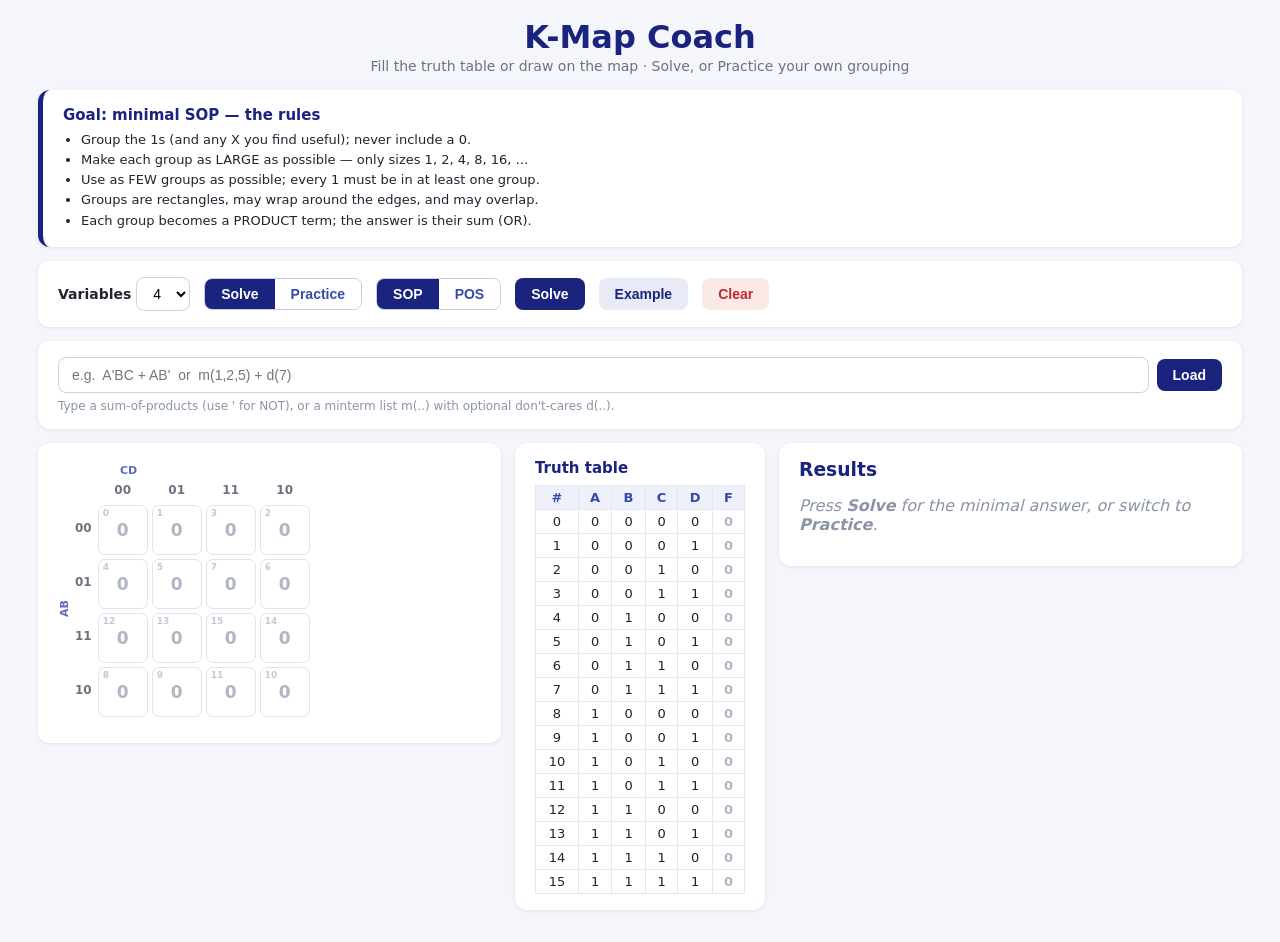
==== dlc/web/static/kmap.html @ 8f080452 "feat: DLC v0.3.2 Interactive Kmap implemented, Kmap UX to be updated; fix: add troubleshot at readme" ====
<!DOCTYPE html>
<html lang="en">
<head>
<meta charset="UTF-8">
<meta name="viewport" content="width=device-width, initial-scale=1.0">
<title>K-Map Coach</title>
<style>
  * { box-sizing: border-box; }
  body { font-family: system-ui, -apple-system, sans-serif; max-width: 1240px; margin: 0 auto;
         padding: 18px; background: #f4f6fb; color: #1f2430; }
  h1 { text-align: center; color: #1a237e; margin: 0 0 2px; }
  .subtitle { text-align: center; color: #6b7280; margin: 0 0 16px; font-size: 14px; }

  .card { background: #fff; border-radius: 12px; padding: 16px 20px; box-shadow: 0 1px 4px rgba(0,0,0,.08);
          margin-bottom: 14px; }

  #principles { border-left: 5px solid #1a237e; }
  #principles h3 { margin: 0 0 6px; color: #1a237e; font-size: 15px; }
  #principles ul { margin: 0; padding-left: 18px; }
  #principles li { font-size: 13px; line-height: 1.55; }

  .controls { display: flex; align-items: center; gap: 14px; flex-wrap: wrap; }
  .controls label { font-weight: 600; font-size: 14px; }
  select { padding: 7px 12px; border-radius: 8px; border: 1px solid #cbd2e0; font-size: 14px; background:#fff;}

  .seg { display: inline-flex; border: 1px solid #c5cae9; border-radius: 8px; overflow: hidden; }
  .seg button { border: none; background: #fff; padding: 7px 16px; cursor: pointer; font-size: 14px; font-weight: 600; color: #3949ab; }
  .seg button.active { background: #1a237e; color: #fff; }

  button.act { padding: 8px 16px; border-radius: 8px; border: none; cursor: pointer; font-weight: 600; font-size: 14px; background: #1a237e; color: #fff; }
  button.act:hover { background: #283593; }
  button.act.ghost { background: #e8eaf6; color: #1a237e; }
  button.act.ghost:hover { background: #c5cae9; }
  button.act.warn { background: #fbe9e7; color: #c62828; }

  .expr-row { display: flex; gap: 8px; align-items: center; flex-wrap: wrap; }
  .expr-row input { flex: 1; min-width: 220px; padding: 9px 13px; border-radius: 8px; border: 1px solid #cbd2e0; font-size: 14px; }
  .hint { color: #8a94a6; font-size: 12px; margin-top: 6px; }
  .err { color: #c62828; font-size: 13px; margin-top: 6px; display: none; }

  .layout { display: flex; gap: 14px; align-items: flex-start; flex-wrap: wrap; }
  .col-map { flex: 1; min-width: 340px; }
  .col-truth { width: 250px; }

  .kmap-wrapper { display: inline-block; }
  .panels { position: relative; display: grid; gap: 26px; justify-content: start; }
  .panel-title { font-size: 12px; font-weight: 700; color: #283593; background:#e8eaf6; display:inline-block;
                 padding: 2px 8px; border-radius: 6px; margin-bottom: 6px; }
  .axis-top { font-size: 11px; font-weight: 700; color: #5c6bc0; margin-bottom: 2px; }
  .grid-with-labels { display: flex; }
  .rowvar { display: flex; align-items: center; margin-right: 4px; margin-top: 22px; }
  .rowvar span { writing-mode: vertical-rl; transform: rotate(180deg); font-size: 11px; font-weight: 700; color: #5c6bc0; }
  .labels-col { display: grid; gap: 4px; margin-right: 6px; }
  .labels-col span { display:flex; align-items:center; justify-content:center; height: 50px; font-size: 12px; font-weight: 600; color: #6b7280; }
  .labels-row { display: grid; gap: 4px; margin-bottom: 4px; }
  .labels-row span { display:flex; align-items:center; justify-content:center; height: 22px; font-size: 12px; font-weight: 600; color: #6b7280; }
  .kmap-grid { display: grid; gap: 4px; }
  .kmap-cell { width: 50px; height: 50px; display: flex; align-items: center; justify-content: center;
               border: 1px solid #dfe3ec; border-radius: 7px; font-weight: 700; font-size: 17px;
               cursor: pointer; user-select: none; transition: transform .1s; background:#fff; position: relative; z-index: 1;}
  .kmap-cell:hover { transform: scale(1.06); }
  .kmap-cell.v0 { color: #b0b6c3; }
  .kmap-cell.v1 { color: #2e7d32; background: #f1f8f1; }
  .kmap-cell.vX { color: #ef6c00; background: #fff7ec; }
  .kmap-cell.minterm-tag::after { content: attr(data-m); position:absolute; top:2px; left:4px; font-size:9px; font-weight:600; color:#c2c8d4; }
  .kmap-cell.pending { outline: 3px dashed #455a64; outline-offset: -3px; }

  .loop-layer { position: absolute; top: 0; left: 0; pointer-events: none; z-index: 5; }
  .loop { position: absolute; border: 3px solid; border-radius: 11px; }
  .loop-label { position: absolute; z-index: 6; font-size: 11px; font-weight: 700; padding: 0 4px; border-radius: 5px; background: #fff; border: 1.5px solid; pointer-events: none; }

  table.truth { border-collapse: collapse; width: 100%; font-size: 13px; }
  table.truth th, table.truth td { border: 1px solid #e3e7f0; padding: 4px 6px; text-align: center; }
  table.truth th { background: #eef1f9; color: #3949ab; }
  table.truth td.out { cursor: pointer; font-weight: 700; }
  table.truth td.out.v1 { background:#f1f8f1; color:#2e7d32; }
  table.truth td.out.vX { background:#fff7ec; color:#ef6c00; }
  table.truth td.out.v0 { color:#b0b6c3; }
  table.truth.locked td.out { cursor: default; }
  .truth-scroll { max-height: 540px; overflow-y: auto; }

  #results h3 { margin: 0 0 10px; color: #1a237e; }
  .answer { font-size: 20px; font-weight: 700; color: #1a237e; padding: 12px; background: #eef1f9; border-radius: 8px; text-align: center; word-break: break-word; }
  .explain { margin: 12px 0 0; padding-left: 0; list-style: none; }
  .explain li { font-size: 13px; padding: 6px 8px; border-radius: 6px; margin-bottom: 4px; display:flex; gap:8px; align-items:center;}
  .swatch { width: 14px; height: 14px; border-radius: 4px; border: 2px solid; flex: none; }
  .covers { margin-top: 12px; }
  .covers .chip { display:inline-block; padding: 5px 10px; margin: 3px; border-radius: 7px; background:#f0f2f8; cursor:pointer; font-size: 13px; border: 1px solid transparent;}
  .covers .chip.active { border-color:#1a237e; background:#e8eaf6; }
  .feedback { padding: 12px 14px; border-radius: 8px; font-size: 14px; }
  .feedback.correct { background:#e8f5e9; color:#1b5e20; }
  .feedback.suboptimal { background:#fff8e1; color:#8d6e00; }
  .feedback.wrong { background:#ffebee; color:#b71c1c; }
  .feedback h4 { margin: 0 0 6px; }
  .feedback ul { margin: 0; padding-left: 18px; }
  .pgroups { margin-top: 10px; }
  .pgroups .pg { display:inline-flex; align-items:center; gap:6px; padding: 4px 8px; margin: 3px; border-radius: 7px; background:#f0f2f8; font-size:13px; }
  .pgroups .pg button { border:none; background:transparent; color:#b71c1c; cursor:pointer; font-weight:700; }
  .muted { color:#8a94a6; font-style: italic; }
</style>
</head>
<body>
  <h1>K-Map Coach</h1>
  <p class="subtitle">Fill the truth table or draw on the map · Solve, or Practice your own grouping</p>

  <div class="card" id="principles"></div>

  <div class="card controls">
    <label>Variables
      <select id="varCount" onchange="App.setVars(this.value)">
        <option value="2">2</option><option value="3">3</option>
        <option value="4" selected>4</option><option value="5">5</option><option value="6">6</option>
      </select>
    </label>
    <span class="seg" id="modeSeg">
      <button data-mode="solve" class="active" onclick="App.setMode('solve')">Solve</button>
      <button data-mode="practice" onclick="App.setMode('practice')">Practice</button>
    </span>
    <span class="seg" id="formSeg">
      <button data-form="SOP" class="active" onclick="App.setForm('SOP')">SOP</button>
      <button data-form="POS" onclick="App.setForm('POS')">POS</button>
    </span>
    <span id="actionBar"></span>
    <button class="act ghost" onclick="App.example()">Example</button>
    <button class="act warn" onclick="App.clearAll()">Clear</button>
  </div>

  <div class="card">
    <div class="expr-row">
      <input id="exprInput" placeholder="e.g.  A'BC + AB'  or  m(1,2,5) + d(7)">
      <button class="act" onclick="App.parseExpr()">Load</button>
    </div>
    <div class="hint">Type a sum-of-products (use ' for NOT), or a minterm list m(..) with optional don't-cares d(..).</div>
    <div class="err" id="exprErr"></div>
  </div>

  <div class="layout">
    <div class="card col-map">
      <div id="practiceBar" style="display:none; margin-bottom:10px;"></div>
      <div class="kmap-wrapper" id="kmapWrapper"></div>
      <div class="pgroups" id="pgroups"></div>
    </div>
    <div class="card col-truth">
      <h3 style="margin:0 0 8px; color:#1a237e; font-size:15px;">Truth table</h3>
      <div class="truth-scroll" id="truthTable"></div>
    </div>
    <div class="card col-map" id="results" style="min-width:300px;">
      <h3>Results</h3>
      <p class="muted">Press <b>Solve</b> for the minimal answer, or switch to <b>Practice</b>.</p>
    </div>
  </div>

  <script>

(function (root) {
  "use strict";

  var VARS = "ABCDEF";

  // low-level pattern helpers 
  function patternMinterms(pattern, n) {
    var res = [0];
    for (var i = 0; i < n; i++) {
      var w = 1 << (n - 1 - i); // weight of variable i
      if (pattern[i] === null) {
        var next = [];
        for (var k = 0; k < res.length; k++) {
          next.push(res[k]);
          next.push(res[k] | w);
        }
        res = next;
      } else if (pattern[i] === 1) {
        for (var j = 0; j < res.length; j++) res[j] |= w;
      }
    }
    return res;
  }

  function mintermBits(m, n) {
    var b = [];
    for (var i = n - 1; i >= 0; i--) b.push((m >> i) & 1);
    return b; // b[0] is A (MSB)
  }

  // Smallest sub-cube (pattern) that contains every given minterm.
  function spanningPattern(minterms, n) {
    var p = [];
    for (var i = 0; i < n; i++) {
      var weight = 1 << (n - 1 - i);
      var first = (minterms[0] & weight) ? 1 : 0;
      var same = true;
      for (var k = 1; k < minterms.length; k++) {
        if (((minterms[k] & weight) ? 1 : 0) !== first) { same = false; break; }
      }
      p.push(same ? first : null);
    }
    return p;
  }

  function isPowerOfTwo(x) { return x > 0 && (x & (x - 1)) === 0; }

  // SOP literal for a 1-grouping pattern: fixed 1 -> X, fixed 0 -> X'.
  function literalSOP(pattern, n) {
    var s = "";
    for (var i = 0; i < n; i++) {
      if (pattern[i] === 1) s += VARS[i];
      else if (pattern[i] === 0) s += VARS[i] + "'";
    }
    return s === "" ? "1" : s;
  }

  // POS sum-term for a 0-grouping pattern (De Morgan of the product of zeros):
  // fixed 0 -> X, fixed 1 -> X', OR-ed inside parentheses.
  function literalPOS(pattern, n) {
    var lits = [];
    for (var i = 0; i < n; i++) {
      if (pattern[i] === 0) lits.push(VARS[i]);
      else if (pattern[i] === 1) lits.push(VARS[i] + "'");
    }
    return lits.length === 0 ? "0" : "(" + lits.join("+") + ")";
  }

  // model 

  function KMapModel(numVars) {
    if (numVars < 2 || numVars > 6) {
      throw new Error("Number of variables must be between 2 and 6");
    }
    this.numVars = numVars;
    this.numRowVars = Math.floor(numVars / 2);
    this.numColVars = numVars - this.numRowVars;
    this.numRows = 1 << this.numRowVars;
    this.numCols = 1 << this.numColVars;
    this.rowLabels = grayCode(this.numRowVars);
    this.colLabels = grayCode(this.numColVars);
    this.varNames = VARS.slice(0, numVars);
    this.rowVarNames = VARS.slice(0, this.numRowVars);
    this.colVarNames = VARS.slice(this.numRowVars, numVars);

    // reverse maps: binary value of the axis bits -> grid index
    this.rowValToIndex = {};
    for (var r = 0; r < this.numRows; r++) this.rowValToIndex[parseInt(this.rowLabels[r], 2)] = r;
    this.colValToIndex = {};
    for (var c = 0; c < this.numCols; c++) this.colValToIndex[parseInt(this.colLabels[c], 2)] = c;

    this.grid = [];
    for (var i = 0; i < this.numRows; i++) {
      this.grid.push(new Array(this.numCols).fill("0"));
    }
  }
  function grayCode(bits) {
    if (bits === 0) return [""];
    var n = 1 << bits, out = [];
    for (var i = 0; i < n; i++) {
      var g = i ^ (i >> 1);
      out.push(g.toString(2).padStart(bits, "0"));
    }
    return out;
  }
  KMapModel.prototype.toggleCell = function (r, c) {
    var cyc = { "0": "1", "1": "X", "X": "0" };
    this.grid[r][c] = cyc[this.grid[r][c]];
  };
  KMapModel.prototype.getCellValue = function (r, c) { return this.grid[r][c]; };
  KMapModel.prototype.setCellValue = function (r, c, v) { this.grid[r][c] = v; };
  KMapModel.prototype.getMintermIndex = function (r, c) {
    var rv = parseInt(this.rowLabels[r], 2);
    var cv = parseInt(this.colLabels[c], 2);
    return (rv << this.numColVars) | cv;
  };
  KMapModel.prototype.mintermToCell = function (m) {
    var rv = m >> this.numColVars;
    var cv = m & (this.numCols - 1);
    return [this.rowValToIndex[rv], this.colValToIndex[cv]];
  };
  KMapModel.prototype.valueAtMinterm = function (m) {
    var rc = this.mintermToCell(m);
    return this.grid[rc[0]][rc[1]];
  };
  KMapModel.prototype.clear = function () {
    for (var r = 0; r < this.numRows; r++)
      for (var c = 0; c < this.numCols; c++) this.grid[r][c] = "0";
  };
  // Set the whole function from a list of minterm values, indexed by minterm.
  KMapModel.prototype.setFromMintermValues = function (vals) {
    for (var m = 0; m < (1 << this.numVars); m++) {
      var rc = this.mintermToCell(m);
      this.grid[rc[0]][rc[1]] = vals[m] || "0";
    }
  };
  // Storage-geometry-agnostic helpers so the UI can address cells by minterm.
  KMapModel.prototype.toggleMinterm = function (m) { var rc = this.mintermToCell(m); this.toggleCell(rc[0], rc[1]); };
  KMapModel.prototype.setMinterm = function (m, v) { var rc = this.mintermToCell(m); this.setCellValue(rc[0], rc[1], v); };

  // expression parser (SOP text -> minterms) 

  var ExpressionParser = {
    parse: function (expression, numVars) {
      var minterms = new Set();
      var dontCares = new Set();
      var varNames = VARS.slice(0, numVars);
      var terms = expression.replace(/\s+/g, "").split("+").filter(function (t) { return t.length > 0; });
      for (var ti = 0; ti < terms.length; ti++) {
        var term = terms[ti];
        var dMatch = term.match(/^d\((\d+(?:,\d+)*)\)$/i);
        if (dMatch) {
          dMatch[1].split(",").forEach(function (s) { dontCares.add(parseInt(s, 10)); });
          continue;
        }
        var mMatch = term.match(/^m\((\d+(?:,\d+)*)\)$/i);
        if (mMatch) {
          mMatch[1].split(",").forEach(function (s) { minterms.add(parseInt(s, 10)); });
          continue;
        }
        var varValues = {};
        var i = 0;
        while (i < term.length) {
          var ch = term[i].toUpperCase();
          if (varNames.indexOf(ch) === -1) {
            throw new Error("Invalid variable '" + term[i] + "'. Supported: " + varNames);
          }
          if (i + 1 < term.length && term[i + 1] === "'") { varValues[ch] = 0; i += 2; }
          else { varValues[ch] = 1; i++; }
        }
        var bits = [];
        for (var v = 0; v < varNames.length; v++) {
          var name = varNames[v];
          bits.push(name in varValues ? varValues[name] : -1);
        }
        expand(bits, 0, 0, numVars, minterms);
      }
      return { minterms: minterms, dontCares: dontCares };
    }
  };
  function expand(bits, index, cur, n, out) {
    if (index === n) { out.add(cur); return; }
    if (bits[index] === -1) {
      expand(bits, index + 1, (cur << 1) | 0, n, out);
      expand(bits, index + 1, (cur << 1) | 1, n, out);
    } else {
      expand(bits, index + 1, (cur << 1) | bits[index], n, out);
    }
  }

  // solver

  function KMapSolver() {}

  // Every implicant 
  KMapSolver.prototype._allImplicants = function (allowed, n) {
    var total = Math.pow(3, n);
    var imps = [];
    for (var code = 0; code < total; code++) {
      var p = [], x = code, ok = true;
      for (var i = 0; i < n; i++) { var d = x % 3; x = Math.floor(x / 3); p.push(d === 2 ? null : d); }
      var ms = patternMinterms(p, n);
      for (var k = 0; k < ms.length; k++) { if (!allowed.has(ms[k])) { ok = false; break; } }
      if (ok) imps.push({ pattern: p, minterms: ms });
    }
    return imps;
  };

  KMapSolver.prototype.primeImplicants = function (allowed, n) {
    var imps = this._allImplicants(allowed, n);
    var primes = [];
    for (var a = 0; a < imps.length; a++) {
      var p = imps[a].pattern, prime = true;
      for (var i = 0; i < n && prime; i++) {
        if (p[i] === null) continue;
        var relaxed = p.slice(); relaxed[i] = null;
        var ms = patternMinterms(relaxed, n), allOk = true;
        for (var k = 0; k < ms.length; k++) { if (!allowed.has(ms[k])) { allOk = false; break; } }
        if (allOk) prime = false; // could be enlarged -> not prime
      }
      if (prime) primes.push(imps[a]);
    }
    return primes;
  };

  // Petrick: all minimum-size sets of PI indices that cover every clause.
  function petrick(clauses) {
    var products = [new Set()];
    for (var ci = 0; ci < clauses.length; ci++) {
      var clause = clauses[ci], next = [];
      for (var pi = 0; pi < products.length; pi++) {
        for (var j = 0; j < clause.length; j++) {
          var s = new Set(products[pi]); s.add(clause[j]); next.push(s);
        }
      }
      products = absorb(next);
    }
    var min = Infinity;
    for (var p = 0; p < products.length; p++) min = Math.min(min, products[p].size);
    return products.filter(function (s) { return s.size === min; });
  }
  function absorb(list) {
    var sorted = list.slice().sort(function (a, b) { return a.size - b.size; });
    var keep = [];
    for (var i = 0; i < sorted.length; i++) {
      var s = sorted[i], dominated = false;
      for (var j = 0; j < keep.length; j++) {
        if (isSubset(keep[j], s)) { dominated = true; break; }
      }
      if (!dominated) keep.push(s);
    }
    return keep;
  }
  function isSubset(a, b) {
    if (a.size > b.size) return false;
    var it = a.values(), x;
    while (!(x = it.next()).done) { if (!b.has(x.value)) return false; }
    return true;
  }

  // Build a renderable group object from a pattern.
  KMapSolver.prototype._group = function (pattern, model, mode) {
    var n = model.numVars;
    var minterms = patternMinterms(pattern, n);
    var cells = minterms.map(function (m) { return model.mintermToCell(m); });
    var rowsSet = {}, colsSet = {};
    cells.forEach(function (rc) { rowsSet[rc[0]] = 1; colsSet[rc[1]] = 1; });
    var rows = Object.keys(rowsSet).map(Number).sort(function (a, b) { return a - b; });
    var cols = Object.keys(colsSet).map(Number).sort(function (a, b) { return a - b; });
    return {
      pattern: pattern, minterms: minterms.slice().sort(function (a, b) { return a - b; }),
      cells: cells, rows: rows, cols: cols, size: minterms.length,
      literal: mode === "POS" ? literalPOS(pattern, n) : literalSOP(pattern, n)
    };
  };

  // Main solve. mode = 'SOP' (group 1s) or 'POS' (group 0s).
  KMapSolver.prototype.solve = function (model, mode) {
    var n = model.numVars;
    var target = mode === "POS" ? "0" : "1";
    var allowed = new Set(), required = [];
    for (var m = 0; m < (1 << n); m++) {
      var v = model.valueAtMinterm(m);
      if (v === target || v === "X") allowed.add(m);
      if (v === target) required.push(m);
    }
    var principles = this.principles(mode);
    if (required.length === 0) {
      var konst = mode === "POS" ? "1" : "0";
      return {
        mode: mode, constant: konst, expression: konst, primeImplicants: [],
        covers: [], principles: principles,
        explain: ["No " + (target === "1" ? "1s" : "0s") + " to group — the function is the constant " + konst + "."]
      };
    }
    var self = this;
    var pis = this.primeImplicants(allowed, n).map(function (p) { return self._group(p.pattern, model, mode); });
    // keep only PIs that actually cover a required cell (drop all-don't-care loops)
    var reqSet = new Set(required);
    var useful = pis.filter(function (g) { return g.minterms.some(function (mm) { return reqSet.has(mm); }); });

    // coverage: essential PIs + Petrick on the rest
    var coverIdxByMin = {};
    required.forEach(function (mm) {
      coverIdxByMin[mm] = [];
      useful.forEach(function (g, i) { if (g.minterms.indexOf(mm) !== -1) coverIdxByMin[mm].push(i); });
    });
    var essential = new Set();
    required.forEach(function (mm) { if (coverIdxByMin[mm].length === 1) essential.add(coverIdxByMin[mm][0]); });
    var coveredByEss = new Set();
    essential.forEach(function (i) { useful[i].minterms.forEach(function (mm) { coveredByEss.add(mm); }); });
    var remaining = required.filter(function (mm) { return !coveredByEss.has(mm); });

    var covers;
    if (remaining.length === 0) {
      covers = [Array.from(essential).map(function (i) { return useful[i]; })];
    } else {
      var clauses = remaining.map(function (mm) {
        return coverIdxByMin[mm].filter(function (i) { return !essential.has(i); });
      });
      var sets = petrick(clauses);
      var essArr = Array.from(essential);
      covers = sets.map(function (s) {
        return essArr.concat(Array.from(s)).map(function (i) { return useful[i]; });
      });
    }
    // rank: fewest groups (all equal after Petrick), then fewest literals, then text
    covers.forEach(function (cov) {
      cov._lits = cov.reduce(function (a, g) { return a + g.minterms.length === 0 ? a : a + countLiterals(g.pattern); }, 0);
    });
    covers.sort(function (a, b) { return a._lits - b._lits; });

    var self2 = this;
    return {
      mode: mode, constant: null,
      primeImplicants: useful,
      covers: covers,
      expression: this.expression(covers[0], mode),
      principles: principles,
      explain: self2.explainCover(covers[0], model, mode)
    };
  };

  function countLiterals(pattern) {
    var c = 0;
    for (var i = 0; i < pattern.length; i++) if (pattern[i] !== null) c++;
    return c;
  }

  KMapSolver.prototype.expression = function (cover, mode) {
    if (!cover || cover.length === 0) return mode === "POS" ? "1" : "0";
    var terms = cover.map(function (g) { return g.literal; });
    return mode === "POS" ? terms.join(" · ") : terms.join(" + ");
  };

  KMapSolver.prototype.principles = function (mode) {
    if (mode === "POS") {
      return [
        "Group the 0s (and any X you find useful); never include a 1.",
        "Make each group as LARGE as possible — only sizes 1, 2, 4, 8, 16, …",
        "Use as FEW groups as possible; every 0 must be in at least one group.",
        "Groups are rectangles, may wrap around the edges, and may overlap.",
        "Each group becomes a SUM term; the answer is their product (AND)."
      ];
    }
    return [
      "Group the 1s (and any X you find useful); never include a 0.",
      "Make each group as LARGE as possible — only sizes 1, 2, 4, 8, 16, …",
      "Use as FEW groups as possible; every 1 must be in at least one group.",
      "Groups are rectangles, may wrap around the edges, and may overlap.",
      "Each group becomes a PRODUCT term; the answer is their sum (OR)."
    ];
  };

  KMapSolver.prototype.explainCover = function (cover, model, mode) {
    var out = [];
    if (!cover || cover.length === 0) return out;
    cover.forEach(function (g) {
      var varies = g.pattern.map(function (b, i) { return b === null ? VARS[i] : null; })
        .filter(function (x) { return x; });
      var why = varies.length ? (varies.join(",") + " vary") : "no variable varies";
      out.push(g.literal + "  (size " + g.size + "): covers minterms {" +
        g.minterms.join(",") + "} — " + why + ".");
    });
    return out;
  };

  // practice-mode checker 
  // studentGroups: array of groups; each group is an array of MINTERMS (ints).
  // "Correct" is strict: every 1 (or 0 for POS) covered, no opposite cell
  // covered, every group a valid maximal (prime) rectangle, AND the number of
  // groups equals the solver's minimum.
  KMapSolver.prototype.checkGrouping = function (model, studentGroups, mode) {
    var n = model.numVars;
    var target = mode === "POS" ? "0" : "1";
    var required = [];
    for (var m = 0; m < (1 << n); m++) if (model.valueAtMinterm(m) === target) required.push(m);

    var details = [], valid = true, infos = [];
    for (var gi = 0; gi < studentGroups.length; gi++) {
      var mins = studentGroups[gi];
      if (!mins || !mins.length) continue;
      var uniq = Array.from(new Set(mins));
      if (!isPowerOfTwo(uniq.length)) {
        valid = false;
        details.push("Group " + (gi + 1) + " has " + uniq.length + " cells — a group must hold 1, 2, 4, 8, … cells.");
        continue;
      }
      var span = spanningPattern(uniq, n);
      var spanMin = patternMinterms(span, n);
      if (spanMin.length !== uniq.length) {
        valid = false;
        details.push("Group " + (gi + 1) + " is not a rectangle — its cells don't form one K-map group.");
        continue;
      }
      var bad = uniq.filter(function (mm) {
        var v = model.valueAtMinterm(mm); return v !== target && v !== "X";
      });
      if (bad.length) {
        valid = false;
        details.push("Group " + (gi + 1) + " includes minterm(s) {" + bad.join(",") + "} which are " +
          (target === "1" ? "0s" : "1s") + " — not allowed in " + mode + ".");
        continue;
      }
      infos.push({ minterms: uniq, span: span, literal: mode === "POS" ? literalPOS(span, n) : literalSOP(span, n) });
    }
    if (!valid) {
      return { ok: false, level: "wrong", headline: "Not yet — fix the group(s):", details: details };
    }

    var covered = new Set();
    infos.forEach(function (g) { g.minterms.forEach(function (mm) { covered.add(mm); }); });
    var missing = required.filter(function (mm) { return !covered.has(mm); });
    if (missing.length) {
      return {
        ok: false, level: "wrong",
        headline: "Not yet — some " + (target === "1" ? "1s" : "0s") + " aren't covered:",
        details: ["Uncovered minterm(s): {" + missing.join(",") + "}."]
      };
    }

    var solved = this.solve(model, mode);
    var minGroups = solved.covers.length ? solved.covers[0].length : 0;

    // strictness: every student group must be maximal (prime) — not enlargeable.
    var allowed = new Set();
    for (var mm2 = 0; mm2 < (1 << n); mm2++) { var v2 = model.valueAtMinterm(mm2); if (v2 === target || v2 === "X") allowed.add(mm2); }
    var enlargeable = [];
    infos.forEach(function (g) {
      for (var i = 0; i < n; i++) {
        if (g.span[i] === null) continue;
        var relaxed = g.span.slice(); relaxed[i] = null;
        var ms = patternMinterms(relaxed, n), ok = true;
        for (var k = 0; k < ms.length; k++) if (!allowed.has(ms[k])) { ok = false; break; }
        if (ok) { enlargeable.push(g.literal); break; }
      }
    });

    var myExpr = this.expression(infos.map(function (g) { return { literal: g.literal }; }), mode);

    if (infos.length === minGroups && enlargeable.length === 0) {
      return { ok: true, level: "correct", headline: "✓ Correct!", details: ["Your answer: " + mode + " = " + myExpr] };
    }
    // strict: a valid cover that isn't a clean minimum
    var d = [];
    if (infos.length > minGroups) {
      d.push("You used " + infos.length + " groups; the minimum is " + minGroups + ".");
    } else if (enlargeable.length) {
      d.push("Group" + (enlargeable.length > 1 ? "s" : "") + " " + enlargeable.join(", ") + " could be made larger.");
    }
    d.push("A minimal answer: " + mode + " = " + solved.expression);
    return {
      ok: false, level: "suboptimal",
      headline: infos.length > minGroups ? "Correct logic — but not minimal." : "Almost — make every group as large as possible.",
      details: d
    };
  };

  var api = {
    KMapModel: KMapModel,
    ExpressionParser: ExpressionParser,
    KMapSolver: KMapSolver,
    patternMinterms: patternMinterms,
    spanningPattern: spanningPattern,
    literalSOP: literalSOP,
    literalPOS: literalPOS,
    mintermBits: mintermBits
  };
  if (typeof module !== "undefined" && module.exports) module.exports = api;
  if (root) { for (var key in api) if (api.hasOwnProperty(key)) root[key] = api[key]; }
})(typeof window !== "undefined" ? window : null);

  </script>
  <script>
  var App = (function () {
    var VARS = 'ABCDEF';
    var COLORS = ['#e53935','#1e88e5','#43a047','#fb8c00','#8e24aa','#00897b','#6d4c41','#d81b60','#3949ab','#7cb342'];
    var solver = new KMapSolver();
    var state = {
      model: new KMapModel(4),
      mode: 'solve', form: 'SOP',
      lastSolve: null, selectedCover: 0,
      pending: [],   // [minterm,...] current group (practice)
      groups: []     // [{cells:[minterm,...], color}] committed (practice)
    };

    function grayN(bits) { var out = [], n = 1 << bits; for (var i = 0; i < n; i++) { var g = i ^ (i >> 1); out.push(g.toString(2).padStart(bits, '0')); } return out; }
    function buildLayout(m) {
      var n = m.numVars;
      if (n <= 4) {
        return { panels: [{
          title: '', rowVarName: m.rowVarNames, colVarName: m.colVarNames,
          rowLabels: m.rowLabels, colLabels: m.colLabels,
          cell: function (sr, sc) { return m.getMintermIndex(sr, sc); }
        }], perRow: 1 };
      }
      var selBits = n - 4;                 // 1 (n=5) or 2 (n=6)
      var subVars = VARS.slice(n - 4, n);  // last 4 vars: BCDE / CDEF
      var rowVarName = subVars.slice(0, 2), colVarName = subVars.slice(2, 4);
      var selVars = VARS.slice(0, selBits);
      var g2 = grayN(2);
      var panels = grayN(selBits).map(function (sl) {
        var selVal = parseInt(sl, 2);
        return {
          title: selVars + ' = ' + sl, rowVarName: rowVarName, colVarName: colVarName,
          rowLabels: g2, colLabels: g2,
          cell: function (sr, sc) { return (selVal << 4) | (parseInt(g2[sr], 2) << 2) | parseInt(g2[sc], 2); }
        };
      });
      return { panels: panels, perRow: 2 };
    }

    // setup / mode
    function setVars(n) { state.model = new KMapModel(parseInt(n, 10)); resetTransient(); renderAll(); }
    function setMode(m) {
      state.mode = m;
      document.querySelectorAll('#modeSeg button').forEach(function (b) { b.classList.toggle('active', b.dataset.mode === m); });
      resetTransient(); renderAll();
    }
    function setForm(f) {
      state.form = f;
      document.querySelectorAll('#formSeg button').forEach(function (b) { b.classList.toggle('active', b.dataset.form === f); });
      renderPrinciples();
      if (state.mode === 'practice') { state.pending = []; state.groups = []; renderAll(); }
      else { if (state.lastSolve) solve(); else renderAll(); }
    }
    function resetTransient() { state.lastSolve = null; state.selectedCover = 0; state.pending = []; state.groups = []; }

    // interaction 
    function cellClick(m) {
      if (state.mode === 'solve') { state.model.toggleMinterm(m); state.lastSolve = null; renderAll(); }
      else {
        var target = state.form === 'POS' ? '0' : '1', v = state.model.valueAtMinterm(m);
        if (v !== target && v !== 'X') { flashCell(m); return; }
        var i = state.pending.indexOf(m);
        if (i === -1) state.pending.push(m); else state.pending.splice(i, 1);
        renderKmap(); renderPracticeBar();
      }
    }
    function truthToggle(m) { if (state.mode !== 'solve') return; state.model.toggleMinterm(m); state.lastSolve = null; renderAll(); }

    // practice
    function commitGroup() {
      if (!state.pending.length) return;
      var single = validateSingle(state.pending);
      if (!single.ok) { showFeedback({ ok:false, level:'wrong', headline:"That group isn't valid:", details:[single.msg] }); return; }
      state.groups.push({ cells: state.pending.slice(), color: COLORS[state.groups.length % COLORS.length] });
      state.pending = []; clearFeedback(); renderAll();
    }
    function validateSingle(mins) {
      var n = state.model.numVars, target = state.form === 'POS' ? '0' : '1';
      var uniq = Array.from(new Set(mins));
      if (uniq.length & (uniq.length - 1)) return { ok:false, msg:'A group must have 1, 2, 4, 8, … cells (you have ' + uniq.length + ').' };
      var span = spanningPattern(uniq, n);
      if (patternMinterms(span, n).length !== uniq.length) return { ok:false, msg:"Those cells don't form a rectangle / valid K-map group." };
      var bad = uniq.filter(function (mm) { var v = state.model.valueAtMinterm(mm); return v !== target && v !== 'X'; });
      if (bad.length) return { ok:false, msg:'Group includes ' + (target==='1'?'a 0':'a 1') + ' (minterm ' + bad.join(',') + ').' };
      return { ok:true };
    }
    function removeGroup(i) { state.groups.splice(i, 1); renderAll(); }
    function resetGroups() { state.pending = []; state.groups = []; clearFeedback(); renderAll(); }
    function check() {
      if (!state.groups.length) { showFeedback({ ok:false, level:'wrong', headline:'Make at least one group first.', details:[] }); return; }
      showFeedback(solver.checkGrouping(state.model, state.groups.map(function (g) { return g.cells; }), state.form));
    }

    // solve 
    function solve() { state.lastSolve = solver.solve(state.model, state.form); state.selectedCover = 0; renderResults(); renderKmap(); }
    function selectCover(i) { state.selectedCover = i; renderResults(); renderKmap(); }
    function parseExpr() {
      var input = document.getElementById('exprInput').value.trim(), errEl = document.getElementById('exprErr'); errEl.style.display = 'none';
      if (!input) return;
      try {
        var r = ExpressionParser.parse(input, state.model.numVars);
        for (var m = 0; m < (1 << state.model.numVars); m++) state.model.setMinterm(m, r.minterms.has(m) ? '1' : (r.dontCares.has(m) ? 'X' : '0'));
        resetTransient(); renderAll();
      } catch (e) { errEl.textContent = e.message; errEl.style.display = 'block'; }
    }
    function clearAll() { state.model.clear(); resetTransient(); document.getElementById('exprInput').value = ''; renderAll(); }
    function example() {
      var presets = { 2:"A'B + AB'", 3:"A'C + AB' + m(7)", 4:"m(0,1,2,5,6,7,8,9,10,14)",
        5:"m(0,2,4,6,8,10,12,14,16,18,20,22,24,26,28,30)", 6:"m(0,1,2,3,8,9,10,11,16,17,18,19)" };
      document.getElementById('exprInput').value = presets[state.model.numVars] || ''; parseExpr();
    }

    // rendering 
    function renderAll() {
      renderPrinciples(); renderActionBar(); renderKmap(); renderTruth(); renderPracticeBar(); renderPgroups();
      if (state.mode === 'solve') { if (state.lastSolve) renderResults(); else clearResults(); }
      else renderPracticeResults();
    }
    function renderPrinciples() {
      var p = solver.principles(state.form), html = '<h3>Goal: minimal ' + state.form + ' — the rules</h3><ul>';
      p.forEach(function (l) { html += '<li>' + l + '</li>'; }); document.getElementById('principles').innerHTML = html + '</ul>';
    }
    function renderActionBar() {
      var bar = document.getElementById('actionBar');
      bar.innerHTML = state.mode === 'solve'
        ? '<button class="act" onclick="App.solve()">Solve</button>'
        : '<button class="act" onclick="App.commitGroup()">Done grouping ✓</button>' +
          '<button class="act ghost" onclick="App.check()">Check</button>' +
          '<button class="act ghost" onclick="App.resetGroups()">Reset groups</button>' +
          '<button class="act ghost" onclick="App.solve()">Show me</button>';
    }
    function renderPracticeBar() {
      var bar = document.getElementById('practiceBar');
      if (state.mode !== 'practice') { bar.style.display = 'none'; return; }
      bar.style.display = 'block';
      bar.innerHTML = '<span class="muted">Practice: click the ' + (state.form === 'POS' ? '0s' : '1s') +
        ' to build a group, press <b>Done grouping ✓</b>, repeat, then <b>Check</b>. ' +
        (state.pending.length ? 'Current group: ' + state.pending.length + ' cell(s).' : '') + '</span>';
    }
    function renderKmap() {
      var m = state.model, L = buildLayout(m);
      var html = '<div class="panels" id="panels" style="grid-template-columns:repeat(' + L.perRow + ',auto);">';
      L.panels.forEach(function (panel, pi) { html += renderPanel(panel, pi, m); });
      html += '<div class="loop-layer" id="loopLayer"></div></div>';
      document.getElementById('kmapWrapper').innerHTML = html;
      drawLoops();
    }
    function renderPanel(panel, pi, m) {
      var nr = panel.rowLabels.length, nc = panel.colLabels.length, colTmpl = 'grid-template-columns:repeat(' + nc + ',50px);';
      var html = '<div class="panel">';
      if (panel.title) html += '<div class="panel-title">' + panel.title + '</div>';
      html += '<div class="axis-top" style="margin-left:62px;">' + panel.colVarName + '</div>';
      html += '<div class="grid-with-labels"><div class="rowvar"><span>' + panel.rowVarName + '</span></div>';
      html += '<div class="labels-col" style="grid-template-rows:repeat(' + nr + ',50px); margin-top:24px;">';
      for (var r = 0; r < nr; r++) html += '<span>' + panel.rowLabels[r] + '</span>';
      html += '</div><div><div class="labels-row" style="' + colTmpl + '">';
      for (var c = 0; c < nc; c++) html += '<span>' + panel.colLabels[c] + '</span>';
      html += '</div><div class="kmap-grid" style="' + colTmpl + '">';
      for (var rr = 0; rr < nr; rr++) for (var cc = 0; cc < nc; cc++) {
        var mm = panel.cell(rr, cc), v = m.valueAtMinterm(mm);
        var pend = state.mode === 'practice' && state.pending.indexOf(mm) !== -1;
        html += '<div class="kmap-cell minterm-tag v' + v + (pend ? ' pending' : '') + '" data-m="' + mm +
                '" data-submap="' + pi + '" data-sr="' + rr + '" data-sc="' + cc + '" onclick="App.cellClick(' + mm + ')">' + v + '</div>';
      }
      return html + '</div></div></div></div>';
    }

    function currentLoopGroups() {
      if (state.mode === 'practice') return state.groups.map(function (g) { return { minterms: g.cells, color: g.color, literal: '' }; });
      if (state.lastSolve && state.lastSolve.covers.length) {
        var cover = state.lastSolve.covers[state.selectedCover] || [];
        return cover.map(function (g, i) { return { minterms: g.minterms, color: COLORS[i % COLORS.length], literal: g.literal }; });
      }
      return [];
    }
    function drawLoops() {
      var layer = document.getElementById('loopLayer'); if (!layer) return; layer.innerHTML = '';
      var groups = currentLoopGroups(), areaRect = layer.getBoundingClientRect();
      groups.forEach(function (g, gi) {
        var color = g.color, inset = Math.min(3 + gi * 3, 12), bySub = {};
        g.minterms.forEach(function (mm) { var c = document.querySelector('.kmap-cell[data-m="' + mm + '"]'); if (!c) return; (bySub[c.dataset.submap] = bySub[c.dataset.submap] || []).push(c); });
        var labelPlaced = false;
        Object.keys(bySub).forEach(function (sub) {
          var cells = bySub[sub];
          var srs = uniqSorted(cells.map(function (c) { return +c.dataset.sr; }));
          var scs = uniqSorted(cells.map(function (c) { return +c.dataset.sc; }));
          runs(srs).forEach(function (rRun) {
            runs(scs).forEach(function (cRun) {
              var a = cellBy(sub, rRun[0], cRun[0]), b = cellBy(sub, rRun[rRun.length - 1], cRun[cRun.length - 1]);
              if (!a || !b) return;
              var ar = a.getBoundingClientRect(), br = b.getBoundingClientRect();
              var d = document.createElement('div'); d.className = 'loop';
              d.style.left = (ar.left - areaRect.left + inset) + 'px';
              d.style.top = (ar.top - areaRect.top + inset) + 'px';
              d.style.width = (br.right - ar.left - 2 * inset) + 'px';
              d.style.height = (br.bottom - ar.top - 2 * inset) + 'px';
              d.style.borderColor = color; d.style.background = hexA(color, .08);
              layer.appendChild(d);
              if (!labelPlaced && g.literal) {
                var lab = document.createElement('div'); lab.className = 'loop-label'; lab.textContent = g.literal;
                lab.style.color = color; lab.style.borderColor = color;
                lab.style.left = (ar.left - areaRect.left + inset + 2) + 'px';
                lab.style.top = (ar.top - areaRect.top + inset - 9) + 'px';
                layer.appendChild(lab); labelPlaced = true;
              }
            });
          });
        });
      });
    }

    function renderTruth() {
      var m = state.model, n = m.numVars, el = document.getElementById('truthTable');
      var html = '<table class="truth' + (state.mode === 'practice' ? ' locked' : '') + '"><thead><tr><th>#</th>';
      for (var i = 0; i < n; i++) html += '<th>' + m.varNames[i] + '</th>';
      html += '<th>F</th></tr></thead><tbody>';
      for (var mm = 0; mm < (1 << n); mm++) {
        var bits = mintermBits(mm, n), v = m.valueAtMinterm(mm);
        html += '<tr><td>' + mm + '</td>';
        for (var b = 0; b < n; b++) html += '<td>' + bits[b] + '</td>';
        html += '<td class="out v' + v + '" onclick="App.truthToggle(' + mm + ')">' + v + '</td></tr>';
      }
      el.innerHTML = html + '</tbody></table>';
    }
    function renderPgroups() {
      var el = document.getElementById('pgroups');
      if (state.mode !== 'practice' || !state.groups.length) { el.innerHTML = ''; return; }
      var html = '';
      state.groups.forEach(function (g, i) {
        html += '<span class="pg"><span class="swatch" style="border-color:' + g.color + ';background:' + hexA(g.color,.15) + '"></span>Group ' + (i + 1) + ' (' + g.cells.length + ')<button onclick="App.removeGroup(' + i + ')">✕</button></span>';
      });
      el.innerHTML = html;
    }
    function renderResults() {
      var res = state.lastSolve; if (!res) { clearResults(); return; }
      var el = document.getElementById('results'), html = '<h3>Results — minimal ' + res.mode + '</h3>';
      if (res.constant) { el.innerHTML = html + '<div class="answer">' + res.mode + ' = ' + res.constant + '</div><p class="muted">' + (res.explain[0] || '') + '</p>'; return; }
      var cover = res.covers[state.selectedCover] || res.covers[0];
      html += '<div class="answer">' + res.mode + ' = ' + solver.expression(cover, res.mode) + '</div><ul class="explain">';
      cover.forEach(function (g, i) {
        var col = COLORS[i % COLORS.length];
        var varies = g.pattern.map(function (bb, k) { return bb === null ? state.model.varNames[k] : null; }).filter(Boolean);
        html += '<li><span class="swatch" style="border-color:' + col + ';background:' + hexA(col,.15) + '"></span><span><b>' + g.literal + '</b> — covers {' + g.minterms.join(',') + '}, size ' + g.size + (varies.length ? ' (' + varies.join(',') + ' vary)' : '') + '</span></li>';
      });
      html += '</ul>';
      if (res.covers.length > 1) {
        html += '<div class="covers"><b style="font-size:13px;">' + res.covers.length + ' equally-minimal solutions:</b><br>';
        res.covers.forEach(function (cov, i) { html += '<span class="chip' + (i === state.selectedCover ? ' active' : '') + '" onclick="App.selectCover(' + i + ')">' + solver.expression(cov, res.mode) + '</span>'; });
        html += '</div>';
      }
      el.innerHTML = html;
    }
    function renderPracticeResults() {
      document.getElementById('results').innerHTML = '<h3>Practice</h3><p class="muted">Build your groups on the map, then press <b>Check</b>. Press <b>Show me</b> to reveal the minimal answer.</p>';
    }
    function showFeedback(res) {
      var cls = res.level || (res.ok ? 'correct' : 'wrong');
      var html = '<h3>Practice</h3><div class="feedback ' + cls + '"><h4>' + res.headline + '</h4>';
      if (res.details && res.details.length) { html += '<ul>'; res.details.forEach(function (d) { html += '<li>' + d + '</li>'; }); html += '</ul>'; }
      document.getElementById('results').innerHTML = html + '</div>';
    }
    function clearFeedback() { if (state.mode === 'practice') renderPracticeResults(); }
    function clearResults() { document.getElementById('results').innerHTML = '<h3>Results</h3><p class="muted">Press <b>Solve</b> for the minimal answer, or switch to <b>Practice</b>.</p>'; }

    // helpers 
    function uniqSorted(a) { return Array.from(new Set(a)).sort(function (x, y) { return x - y; }); }
    function runs(sorted) { var out = [], cur = []; for (var i = 0; i < sorted.length; i++) { if (!cur.length || sorted[i] === cur[cur.length - 1] + 1) cur.push(sorted[i]); else { out.push(cur); cur = [sorted[i]]; } } if (cur.length) out.push(cur); return out; }
    function cellBy(sub, sr, sc) { return document.querySelector('.kmap-cell[data-submap="' + sub + '"][data-sr="' + sr + '"][data-sc="' + sc + '"]'); }
    function flashCell(m) { var e = document.querySelector('.kmap-cell[data-m="' + m + '"]'); if (!e) return; var old = e.style.background; e.style.background = '#ffcdd2'; setTimeout(function () { e.style.background = old; }, 180); }
    function hexA(hex, a) { var n = parseInt(hex.replace('#', ''), 16); return 'rgba(' + ((n >> 16) & 255) + ',' + ((n >> 8) & 255) + ',' + (n & 255) + ',' + a + ')'; }

    renderAll();
    window.addEventListener('resize', drawLoops);
    return { setVars: setVars, setMode: setMode, setForm: setForm, cellClick: cellClick, truthToggle: truthToggle,
             commitGroup: commitGroup, removeGroup: removeGroup, resetGroups: resetGroups, check: check,
             solve: solve, selectCover: selectCover, parseExpr: parseExpr, clearAll: clearAll, example: example };
  })();
  </script>
</body>
</html>
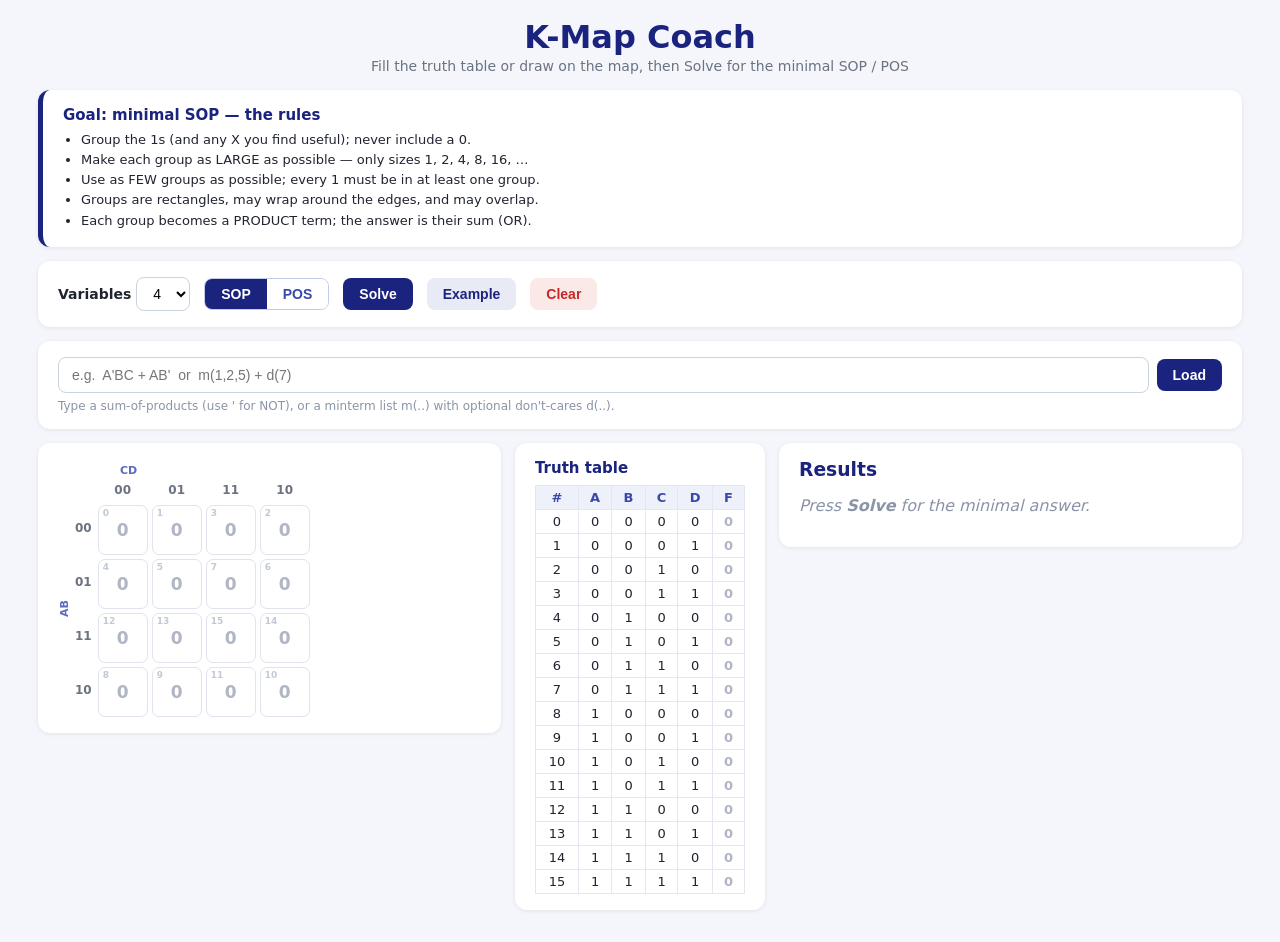
==== commit e8840b72: "fix: Get rid of practise mode in kmap layer since it's redudant, mute two slow tests" ====
--- a/dlc/web/static/kmap.html
+++ b/dlc/web/static/kmap.html
@@ -63,7 +63,6 @@
   .kmap-cell.v1 { color: #2e7d32; background: #f1f8f1; }
   .kmap-cell.vX { color: #ef6c00; background: #fff7ec; }
   .kmap-cell.minterm-tag::after { content: attr(data-m); position:absolute; top:2px; left:4px; font-size:9px; font-weight:600; color:#c2c8d4; }
-  .kmap-cell.pending { outline: 3px dashed #455a64; outline-offset: -3px; }
 
   .loop-layer { position: absolute; top: 0; left: 0; pointer-events: none; z-index: 5; }
   .loop { position: absolute; border: 3px solid; border-radius: 11px; }
@@ -76,7 +75,6 @@
   table.truth td.out.v1 { background:#f1f8f1; color:#2e7d32; }
   table.truth td.out.vX { background:#fff7ec; color:#ef6c00; }
   table.truth td.out.v0 { color:#b0b6c3; }
-  table.truth.locked td.out { cursor: default; }
   .truth-scroll { max-height: 540px; overflow-y: auto; }
 
   #results h3 { margin: 0 0 10px; color: #1a237e; }
@@ -87,21 +85,12 @@
   .covers { margin-top: 12px; }
   .covers .chip { display:inline-block; padding: 5px 10px; margin: 3px; border-radius: 7px; background:#f0f2f8; cursor:pointer; font-size: 13px; border: 1px solid transparent;}
   .covers .chip.active { border-color:#1a237e; background:#e8eaf6; }
-  .feedback { padding: 12px 14px; border-radius: 8px; font-size: 14px; }
-  .feedback.correct { background:#e8f5e9; color:#1b5e20; }
-  .feedback.suboptimal { background:#fff8e1; color:#8d6e00; }
-  .feedback.wrong { background:#ffebee; color:#b71c1c; }
-  .feedback h4 { margin: 0 0 6px; }
-  .feedback ul { margin: 0; padding-left: 18px; }
-  .pgroups { margin-top: 10px; }
-  .pgroups .pg { display:inline-flex; align-items:center; gap:6px; padding: 4px 8px; margin: 3px; border-radius: 7px; background:#f0f2f8; font-size:13px; }
-  .pgroups .pg button { border:none; background:transparent; color:#b71c1c; cursor:pointer; font-weight:700; }
   .muted { color:#8a94a6; font-style: italic; }
 </style>
 </head>
 <body>
   <h1>K-Map Coach</h1>
-  <p class="subtitle">Fill the truth table or draw on the map · Solve, or Practice your own grouping</p>
+  <p class="subtitle">Fill the truth table or draw on the map, then Solve for the minimal SOP / POS</p>
 
   <div class="card" id="principles"></div>
 
@@ -112,15 +101,11 @@
         <option value="4" selected>4</option><option value="5">5</option><option value="6">6</option>
       </select>
     </label>
-    <span class="seg" id="modeSeg">
-      <button data-mode="solve" class="active" onclick="App.setMode('solve')">Solve</button>
-      <button data-mode="practice" onclick="App.setMode('practice')">Practice</button>
-    </span>
     <span class="seg" id="formSeg">
       <button data-form="SOP" class="active" onclick="App.setForm('SOP')">SOP</button>
       <button data-form="POS" onclick="App.setForm('POS')">POS</button>
     </span>
-    <span id="actionBar"></span>
+    <button class="act" onclick="App.solve()">Solve</button>
     <button class="act ghost" onclick="App.example()">Example</button>
     <button class="act warn" onclick="App.clearAll()">Clear</button>
   </div>
@@ -136,9 +121,7 @@
 
   <div class="layout">
     <div class="card col-map">
-      <div id="practiceBar" style="display:none; margin-bottom:10px;"></div>
       <div class="kmap-wrapper" id="kmapWrapper"></div>
-      <div class="pgroups" id="pgroups"></div>
     </div>
     <div class="card col-truth">
       <h3 style="margin:0 0 8px; color:#1a237e; font-size:15px;">Truth table</h3>
@@ -146,7 +129,7 @@
     </div>
     <div class="card col-map" id="results" style="min-width:300px;">
       <h3>Results</h3>
-      <p class="muted">Press <b>Solve</b> for the minimal answer, or switch to <b>Practice</b>.</p>
+      <p class="muted">Press <b>Solve</b> for the minimal answer.</p>
     </div>
   </div>
 
@@ -158,6 +141,8 @@
   var VARS = "ABCDEF";
 
   // low-level pattern helpers 
+
+  // All minterms covered by a pattern (free bits expand both ways).
   function patternMinterms(pattern, n) {
     var res = [0];
     for (var i = 0; i < n; i++) {
@@ -220,7 +205,7 @@
     return lits.length === 0 ? "0" : "(" + lits.join("+") + ")";
   }
 
-  // model 
+  // model
 
   function KMapModel(numVars) {
     if (numVars < 2 || numVars > 6) {
@@ -342,11 +327,11 @@
     }
   }
 
-  // solver
+  // solver 
 
   function KMapSolver() {}
 
-  // Every implicant 
+  // Every implicant (sub-cube whose minterms are all "allowed").
   KMapSolver.prototype._allImplicants = function (allowed, n) {
     var total = Math.pow(3, n);
     var imps = [];
@@ -449,7 +434,6 @@
     }
     var self = this;
     var pis = this.primeImplicants(allowed, n).map(function (p) { return self._group(p.pattern, model, mode); });
-    // keep only PIs that actually cover a required cell (drop all-don't-care loops)
     var reqSet = new Set(required);
     var useful = pis.filter(function (g) { return g.minterms.some(function (mm) { return reqSet.has(mm); }); });
 
@@ -539,101 +523,12 @@
     return out;
   };
 
-  // practice-mode checker 
-  // studentGroups: array of groups; each group is an array of MINTERMS (ints).
-  // "Correct" is strict: every 1 (or 0 for POS) covered, no opposite cell
-  // covered, every group a valid maximal (prime) rectangle, AND the number of
-  // groups equals the solver's minimum.
-  KMapSolver.prototype.checkGrouping = function (model, studentGroups, mode) {
-    var n = model.numVars;
-    var target = mode === "POS" ? "0" : "1";
-    var required = [];
-    for (var m = 0; m < (1 << n); m++) if (model.valueAtMinterm(m) === target) required.push(m);
-
-    var details = [], valid = true, infos = [];
-    for (var gi = 0; gi < studentGroups.length; gi++) {
-      var mins = studentGroups[gi];
-      if (!mins || !mins.length) continue;
-      var uniq = Array.from(new Set(mins));
-      if (!isPowerOfTwo(uniq.length)) {
-        valid = false;
-        details.push("Group " + (gi + 1) + " has " + uniq.length + " cells — a group must hold 1, 2, 4, 8, … cells.");
-        continue;
-      }
-      var span = spanningPattern(uniq, n);
-      var spanMin = patternMinterms(span, n);
-      if (spanMin.length !== uniq.length) {
-        valid = false;
-        details.push("Group " + (gi + 1) + " is not a rectangle — its cells don't form one K-map group.");
-        continue;
-      }
-      var bad = uniq.filter(function (mm) {
-        var v = model.valueAtMinterm(mm); return v !== target && v !== "X";
-      });
-      if (bad.length) {
-        valid = false;
-        details.push("Group " + (gi + 1) + " includes minterm(s) {" + bad.join(",") + "} which are " +
-          (target === "1" ? "0s" : "1s") + " — not allowed in " + mode + ".");
-        continue;
-      }
-      infos.push({ minterms: uniq, span: span, literal: mode === "POS" ? literalPOS(span, n) : literalSOP(span, n) });
-    }
-    if (!valid) {
-      return { ok: false, level: "wrong", headline: "Not yet — fix the group(s):", details: details };
-    }
-
-    var covered = new Set();
-    infos.forEach(function (g) { g.minterms.forEach(function (mm) { covered.add(mm); }); });
-    var missing = required.filter(function (mm) { return !covered.has(mm); });
-    if (missing.length) {
-      return {
-        ok: false, level: "wrong",
-        headline: "Not yet — some " + (target === "1" ? "1s" : "0s") + " aren't covered:",
-        details: ["Uncovered minterm(s): {" + missing.join(",") + "}."]
-      };
-    }
-
-    var solved = this.solve(model, mode);
-    var minGroups = solved.covers.length ? solved.covers[0].length : 0;
-
-    // strictness: every student group must be maximal (prime) — not enlargeable.
-    var allowed = new Set();
-    for (var mm2 = 0; mm2 < (1 << n); mm2++) { var v2 = model.valueAtMinterm(mm2); if (v2 === target || v2 === "X") allowed.add(mm2); }
-    var enlargeable = [];
-    infos.forEach(function (g) {
-      for (var i = 0; i < n; i++) {
-        if (g.span[i] === null) continue;
-        var relaxed = g.span.slice(); relaxed[i] = null;
-        var ms = patternMinterms(relaxed, n), ok = true;
-        for (var k = 0; k < ms.length; k++) if (!allowed.has(ms[k])) { ok = false; break; }
-        if (ok) { enlargeable.push(g.literal); break; }
-      }
-    });
-
-    var myExpr = this.expression(infos.map(function (g) { return { literal: g.literal }; }), mode);
-
-    if (infos.length === minGroups && enlargeable.length === 0) {
-      return { ok: true, level: "correct", headline: "✓ Correct!", details: ["Your answer: " + mode + " = " + myExpr] };
-    }
-    // strict: a valid cover that isn't a clean minimum
-    var d = [];
-    if (infos.length > minGroups) {
-      d.push("You used " + infos.length + " groups; the minimum is " + minGroups + ".");
-    } else if (enlargeable.length) {
-      d.push("Group" + (enlargeable.length > 1 ? "s" : "") + " " + enlargeable.join(", ") + " could be made larger.");
-    }
-    d.push("A minimal answer: " + mode + " = " + solved.expression);
-    return {
-      ok: false, level: "suboptimal",
-      headline: infos.length > minGroups ? "Correct logic — but not minimal." : "Almost — make every group as large as possible.",
-      details: d
-    };
-  };
-
+  // exports 
   var api = {
     KMapModel: KMapModel,
     ExpressionParser: ExpressionParser,
     KMapSolver: KMapSolver,
+    // helpers exposed for tests
     patternMinterms: patternMinterms,
     spanningPattern: spanningPattern,
     literalSOP: literalSOP,
@@ -650,14 +545,9 @@
     var VARS = 'ABCDEF';
     var COLORS = ['#e53935','#1e88e5','#43a047','#fb8c00','#8e24aa','#00897b','#6d4c41','#d81b60','#3949ab','#7cb342'];
     var solver = new KMapSolver();
-    var state = {
-      model: new KMapModel(4),
-      mode: 'solve', form: 'SOP',
-      lastSolve: null, selectedCover: 0,
-      pending: [],   // [minterm,...] current group (practice)
-      groups: []     // [{cells:[minterm,...], color}] committed (practice)
-    };
-
+    var state = { model: new KMapModel(4), form: 'SOP', lastSolve: null, selectedCover: 0 };
+
+    // layout
     function grayN(bits) { var out = [], n = 1 << bits; for (var i = 0; i < n; i++) { var g = i ^ (i >> 1); out.push(g.toString(2).padStart(bits, '0')); } return out; }
     function buildLayout(m) {
       var n = m.numVars;
@@ -668,8 +558,8 @@
           cell: function (sr, sc) { return m.getMintermIndex(sr, sc); }
         }], perRow: 1 };
       }
-      var selBits = n - 4;                 // 1 (n=5) or 2 (n=6)
-      var subVars = VARS.slice(n - 4, n);  // last 4 vars: BCDE / CDEF
+      var selBits = n - 4;
+      var subVars = VARS.slice(n - 4, n);
       var rowVarName = subVars.slice(0, 2), colVarName = subVars.slice(2, 4);
       var selVars = VARS.slice(0, selBits);
       var g2 = grayN(2);
@@ -684,61 +574,21 @@
       return { panels: panels, perRow: 2 };
     }
 
-    // setup / mode
-    function setVars(n) { state.model = new KMapModel(parseInt(n, 10)); resetTransient(); renderAll(); }
-    function setMode(m) {
-      state.mode = m;
-      document.querySelectorAll('#modeSeg button').forEach(function (b) { b.classList.toggle('active', b.dataset.mode === m); });
-      resetTransient(); renderAll();
-    }
+    // setup 
+    function setVars(n) { state.model = new KMapModel(parseInt(n, 10)); resetSolve(); renderAll(); }
     function setForm(f) {
       state.form = f;
       document.querySelectorAll('#formSeg button').forEach(function (b) { b.classList.toggle('active', b.dataset.form === f); });
       renderPrinciples();
-      if (state.mode === 'practice') { state.pending = []; state.groups = []; renderAll(); }
-      else { if (state.lastSolve) solve(); else renderAll(); }
-    }
-    function resetTransient() { state.lastSolve = null; state.selectedCover = 0; state.pending = []; state.groups = []; }
+      if (state.lastSolve) solve(); else renderAll();
+    }
+    function resetSolve() { state.lastSolve = null; state.selectedCover = 0; }
 
     // interaction 
-    function cellClick(m) {
-      if (state.mode === 'solve') { state.model.toggleMinterm(m); state.lastSolve = null; renderAll(); }
-      else {
-        var target = state.form === 'POS' ? '0' : '1', v = state.model.valueAtMinterm(m);
-        if (v !== target && v !== 'X') { flashCell(m); return; }
-        var i = state.pending.indexOf(m);
-        if (i === -1) state.pending.push(m); else state.pending.splice(i, 1);
-        renderKmap(); renderPracticeBar();
-      }
-    }
-    function truthToggle(m) { if (state.mode !== 'solve') return; state.model.toggleMinterm(m); state.lastSolve = null; renderAll(); }
-
-    // practice
-    function commitGroup() {
-      if (!state.pending.length) return;
-      var single = validateSingle(state.pending);
-      if (!single.ok) { showFeedback({ ok:false, level:'wrong', headline:"That group isn't valid:", details:[single.msg] }); return; }
-      state.groups.push({ cells: state.pending.slice(), color: COLORS[state.groups.length % COLORS.length] });
-      state.pending = []; clearFeedback(); renderAll();
-    }
-    function validateSingle(mins) {
-      var n = state.model.numVars, target = state.form === 'POS' ? '0' : '1';
-      var uniq = Array.from(new Set(mins));
-      if (uniq.length & (uniq.length - 1)) return { ok:false, msg:'A group must have 1, 2, 4, 8, … cells (you have ' + uniq.length + ').' };
-      var span = spanningPattern(uniq, n);
-      if (patternMinterms(span, n).length !== uniq.length) return { ok:false, msg:"Those cells don't form a rectangle / valid K-map group." };
-      var bad = uniq.filter(function (mm) { var v = state.model.valueAtMinterm(mm); return v !== target && v !== 'X'; });
-      if (bad.length) return { ok:false, msg:'Group includes ' + (target==='1'?'a 0':'a 1') + ' (minterm ' + bad.join(',') + ').' };
-      return { ok:true };
-    }
-    function removeGroup(i) { state.groups.splice(i, 1); renderAll(); }
-    function resetGroups() { state.pending = []; state.groups = []; clearFeedback(); renderAll(); }
-    function check() {
-      if (!state.groups.length) { showFeedback({ ok:false, level:'wrong', headline:'Make at least one group first.', details:[] }); return; }
-      showFeedback(solver.checkGrouping(state.model, state.groups.map(function (g) { return g.cells; }), state.form));
-    }
-
-    // solve 
+    function cellClick(m) { state.model.toggleMinterm(m); resetSolve(); renderAll(); }
+    function truthToggle(m) { state.model.toggleMinterm(m); resetSolve(); renderAll(); }
+
+    // solve
     function solve() { state.lastSolve = solver.solve(state.model, state.form); state.selectedCover = 0; renderResults(); renderKmap(); }
     function selectCover(i) { state.selectedCover = i; renderResults(); renderKmap(); }
     function parseExpr() {
@@ -747,42 +597,24 @@
       try {
         var r = ExpressionParser.parse(input, state.model.numVars);
         for (var m = 0; m < (1 << state.model.numVars); m++) state.model.setMinterm(m, r.minterms.has(m) ? '1' : (r.dontCares.has(m) ? 'X' : '0'));
-        resetTransient(); renderAll();
+        resetSolve(); renderAll();
       } catch (e) { errEl.textContent = e.message; errEl.style.display = 'block'; }
     }
-    function clearAll() { state.model.clear(); resetTransient(); document.getElementById('exprInput').value = ''; renderAll(); }
+    function clearAll() { state.model.clear(); resetSolve(); document.getElementById('exprInput').value = ''; renderAll(); }
     function example() {
       var presets = { 2:"A'B + AB'", 3:"A'C + AB' + m(7)", 4:"m(0,1,2,5,6,7,8,9,10,14)",
         5:"m(0,2,4,6,8,10,12,14,16,18,20,22,24,26,28,30)", 6:"m(0,1,2,3,8,9,10,11,16,17,18,19)" };
       document.getElementById('exprInput').value = presets[state.model.numVars] || ''; parseExpr();
     }
 
-    // rendering 
+    // rendering
     function renderAll() {
-      renderPrinciples(); renderActionBar(); renderKmap(); renderTruth(); renderPracticeBar(); renderPgroups();
-      if (state.mode === 'solve') { if (state.lastSolve) renderResults(); else clearResults(); }
-      else renderPracticeResults();
+      renderPrinciples(); renderKmap(); renderTruth();
+      if (state.lastSolve) renderResults(); else clearResults();
     }
     function renderPrinciples() {
       var p = solver.principles(state.form), html = '<h3>Goal: minimal ' + state.form + ' — the rules</h3><ul>';
       p.forEach(function (l) { html += '<li>' + l + '</li>'; }); document.getElementById('principles').innerHTML = html + '</ul>';
-    }
-    function renderActionBar() {
-      var bar = document.getElementById('actionBar');
-      bar.innerHTML = state.mode === 'solve'
-        ? '<button class="act" onclick="App.solve()">Solve</button>'
-        : '<button class="act" onclick="App.commitGroup()">Done grouping ✓</button>' +
-          '<button class="act ghost" onclick="App.check()">Check</button>' +
-          '<button class="act ghost" onclick="App.resetGroups()">Reset groups</button>' +
-          '<button class="act ghost" onclick="App.solve()">Show me</button>';
-    }
-    function renderPracticeBar() {
-      var bar = document.getElementById('practiceBar');
-      if (state.mode !== 'practice') { bar.style.display = 'none'; return; }
-      bar.style.display = 'block';
-      bar.innerHTML = '<span class="muted">Practice: click the ' + (state.form === 'POS' ? '0s' : '1s') +
-        ' to build a group, press <b>Done grouping ✓</b>, repeat, then <b>Check</b>. ' +
-        (state.pending.length ? 'Current group: ' + state.pending.length + ' cell(s).' : '') + '</span>';
     }
     function renderKmap() {
       var m = state.model, L = buildLayout(m);
@@ -805,15 +637,13 @@
       html += '</div><div class="kmap-grid" style="' + colTmpl + '">';
       for (var rr = 0; rr < nr; rr++) for (var cc = 0; cc < nc; cc++) {
         var mm = panel.cell(rr, cc), v = m.valueAtMinterm(mm);
-        var pend = state.mode === 'practice' && state.pending.indexOf(mm) !== -1;
-        html += '<div class="kmap-cell minterm-tag v' + v + (pend ? ' pending' : '') + '" data-m="' + mm +
+        html += '<div class="kmap-cell minterm-tag v' + v + '" data-m="' + mm +
                 '" data-submap="' + pi + '" data-sr="' + rr + '" data-sc="' + cc + '" onclick="App.cellClick(' + mm + ')">' + v + '</div>';
       }
       return html + '</div></div></div></div>';
     }
 
     function currentLoopGroups() {
-      if (state.mode === 'practice') return state.groups.map(function (g) { return { minterms: g.cells, color: g.color, literal: '' }; });
       if (state.lastSolve && state.lastSolve.covers.length) {
         var cover = state.lastSolve.covers[state.selectedCover] || [];
         return cover.map(function (g, i) { return { minterms: g.minterms, color: COLORS[i % COLORS.length], literal: g.literal }; });
@@ -858,7 +688,7 @@
 
     function renderTruth() {
       var m = state.model, n = m.numVars, el = document.getElementById('truthTable');
-      var html = '<table class="truth' + (state.mode === 'practice' ? ' locked' : '') + '"><thead><tr><th>#</th>';
+      var html = '<table class="truth"><thead><tr><th>#</th>';
       for (var i = 0; i < n; i++) html += '<th>' + m.varNames[i] + '</th>';
       html += '<th>F</th></tr></thead><tbody>';
       for (var mm = 0; mm < (1 << n); mm++) {
@@ -868,15 +698,6 @@
         html += '<td class="out v' + v + '" onclick="App.truthToggle(' + mm + ')">' + v + '</td></tr>';
       }
       el.innerHTML = html + '</tbody></table>';
-    }
-    function renderPgroups() {
-      var el = document.getElementById('pgroups');
-      if (state.mode !== 'practice' || !state.groups.length) { el.innerHTML = ''; return; }
-      var html = '';
-      state.groups.forEach(function (g, i) {
-        html += '<span class="pg"><span class="swatch" style="border-color:' + g.color + ';background:' + hexA(g.color,.15) + '"></span>Group ' + (i + 1) + ' (' + g.cells.length + ')<button onclick="App.removeGroup(' + i + ')">✕</button></span>';
-      });
-      el.innerHTML = html;
     }
     function renderResults() {
       var res = state.lastSolve; if (!res) { clearResults(); return; }
@@ -897,29 +718,17 @@
       }
       el.innerHTML = html;
     }
-    function renderPracticeResults() {
-      document.getElementById('results').innerHTML = '<h3>Practice</h3><p class="muted">Build your groups on the map, then press <b>Check</b>. Press <b>Show me</b> to reveal the minimal answer.</p>';
-    }
-    function showFeedback(res) {
-      var cls = res.level || (res.ok ? 'correct' : 'wrong');
-      var html = '<h3>Practice</h3><div class="feedback ' + cls + '"><h4>' + res.headline + '</h4>';
-      if (res.details && res.details.length) { html += '<ul>'; res.details.forEach(function (d) { html += '<li>' + d + '</li>'; }); html += '</ul>'; }
-      document.getElementById('results').innerHTML = html + '</div>';
-    }
-    function clearFeedback() { if (state.mode === 'practice') renderPracticeResults(); }
-    function clearResults() { document.getElementById('results').innerHTML = '<h3>Results</h3><p class="muted">Press <b>Solve</b> for the minimal answer, or switch to <b>Practice</b>.</p>'; }
-
-    // helpers 
+    function clearResults() { document.getElementById('results').innerHTML = '<h3>Results</h3><p class="muted">Press <b>Solve</b> for the minimal answer.</p>'; }
+
+    // helpers
     function uniqSorted(a) { return Array.from(new Set(a)).sort(function (x, y) { return x - y; }); }
     function runs(sorted) { var out = [], cur = []; for (var i = 0; i < sorted.length; i++) { if (!cur.length || sorted[i] === cur[cur.length - 1] + 1) cur.push(sorted[i]); else { out.push(cur); cur = [sorted[i]]; } } if (cur.length) out.push(cur); return out; }
     function cellBy(sub, sr, sc) { return document.querySelector('.kmap-cell[data-submap="' + sub + '"][data-sr="' + sr + '"][data-sc="' + sc + '"]'); }
-    function flashCell(m) { var e = document.querySelector('.kmap-cell[data-m="' + m + '"]'); if (!e) return; var old = e.style.background; e.style.background = '#ffcdd2'; setTimeout(function () { e.style.background = old; }, 180); }
     function hexA(hex, a) { var n = parseInt(hex.replace('#', ''), 16); return 'rgba(' + ((n >> 16) & 255) + ',' + ((n >> 8) & 255) + ',' + (n & 255) + ',' + a + ')'; }
 
     renderAll();
     window.addEventListener('resize', drawLoops);
-    return { setVars: setVars, setMode: setMode, setForm: setForm, cellClick: cellClick, truthToggle: truthToggle,
-             commitGroup: commitGroup, removeGroup: removeGroup, resetGroups: resetGroups, check: check,
+    return { setVars: setVars, setForm: setForm, cellClick: cellClick, truthToggle: truthToggle,
              solve: solve, selectCover: selectCover, parseExpr: parseExpr, clearAll: clearAll, example: example };
   })();
   </script>
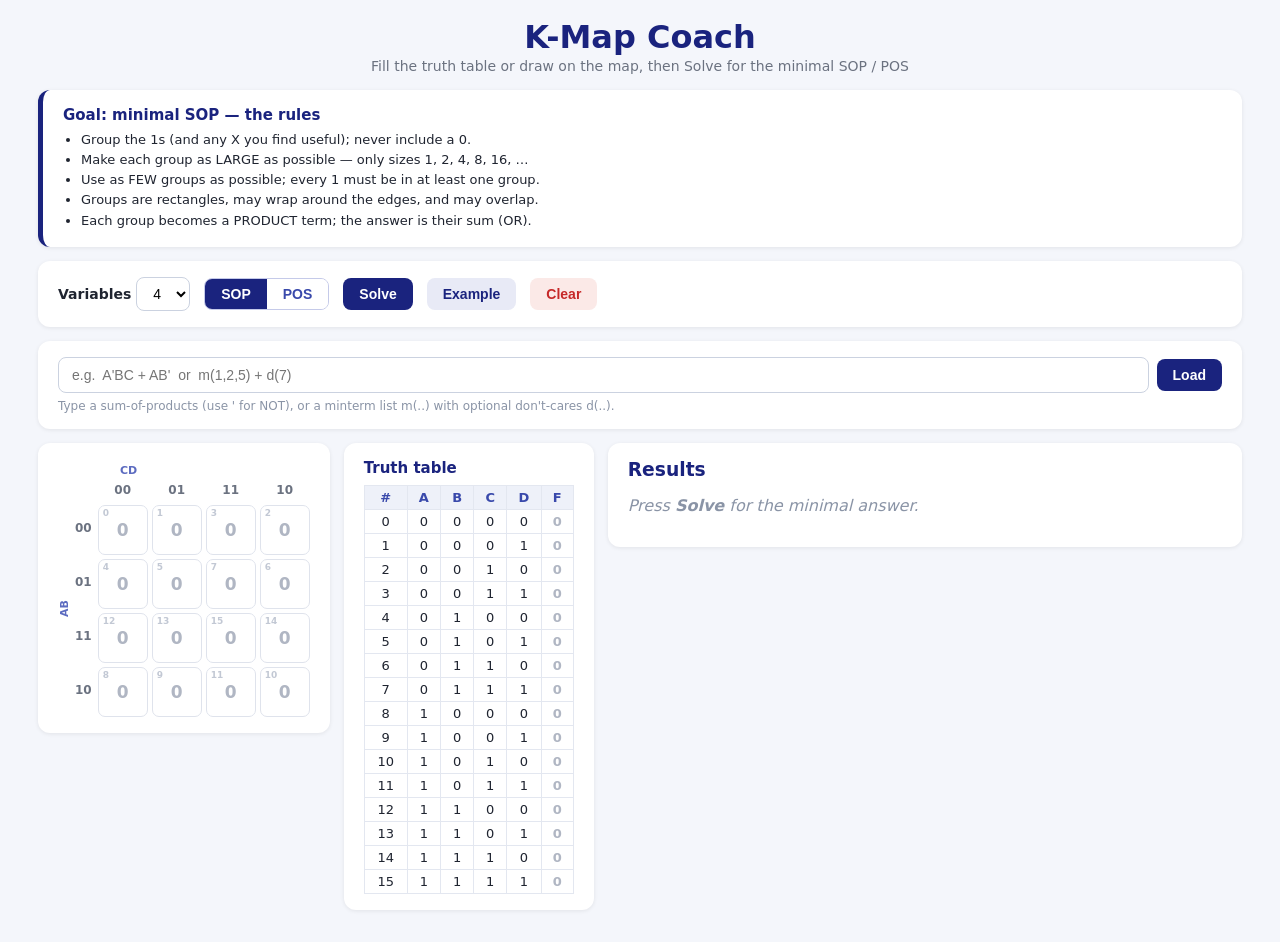
==== commit 45d1c2c5: "fix: adjust the kmap blocks and subkmap to be vertically distributed, update the ui in kmap tab" ====
--- a/dlc/web/static/kmap.html
+++ b/dlc/web/static/kmap.html
@@ -39,7 +39,8 @@
   .err { color: #c62828; font-size: 13px; margin-top: 6px; display: none; }
 
   .layout { display: flex; gap: 14px; align-items: flex-start; flex-wrap: wrap; }
-  .col-map { flex: 1; min-width: 340px; }
+  .col-kmap { flex: 0 0 auto; max-width: 100%; overflow-x: auto; }
+  .col-results { flex: 1; min-width: 340px; }
   .col-truth { width: 250px; }
 
   .kmap-wrapper { display: inline-block; }
@@ -51,12 +52,12 @@
   .rowvar { display: flex; align-items: center; margin-right: 4px; margin-top: 22px; }
   .rowvar span { writing-mode: vertical-rl; transform: rotate(180deg); font-size: 11px; font-weight: 700; color: #5c6bc0; }
   .labels-col { display: grid; gap: 4px; margin-right: 6px; }
-  .labels-col span { display:flex; align-items:center; justify-content:center; height: 50px; font-size: 12px; font-weight: 600; color: #6b7280; }
+  .labels-col span { display:flex; align-items:center; justify-content:center; height: var(--cell,50px); font-size: 12px; font-weight: 600; color: #6b7280; }
   .labels-row { display: grid; gap: 4px; margin-bottom: 4px; }
   .labels-row span { display:flex; align-items:center; justify-content:center; height: 22px; font-size: 12px; font-weight: 600; color: #6b7280; }
   .kmap-grid { display: grid; gap: 4px; }
-  .kmap-cell { width: 50px; height: 50px; display: flex; align-items: center; justify-content: center;
-               border: 1px solid #dfe3ec; border-radius: 7px; font-weight: 700; font-size: 17px;
+  .kmap-cell { width: var(--cell,50px); height: var(--cell,50px); display: flex; align-items: center; justify-content: center;
+               border: 1px solid #dfe3ec; border-radius: 7px; font-weight: 700; font-size: calc(var(--cell,50px) * 0.34);
                cursor: pointer; user-select: none; transition: transform .1s; background:#fff; position: relative; z-index: 1;}
   .kmap-cell:hover { transform: scale(1.06); }
   .kmap-cell.v0 { color: #b0b6c3; }
@@ -78,12 +79,13 @@
   .truth-scroll { max-height: 540px; overflow-y: auto; }
 
   #results h3 { margin: 0 0 10px; color: #1a237e; }
-  .answer { font-size: 20px; font-weight: 700; color: #1a237e; padding: 12px; background: #eef1f9; border-radius: 8px; text-align: center; word-break: break-word; }
+  .answer { font-size: 20px; font-weight: 700; color: #1a237e; padding: 12px; background: #eef1f9; border-radius: 8px; text-align: center; word-break: break-word; overflow-wrap: anywhere; }
   .explain { margin: 12px 0 0; padding-left: 0; list-style: none; }
-  .explain li { font-size: 13px; padding: 6px 8px; border-radius: 6px; margin-bottom: 4px; display:flex; gap:8px; align-items:center;}
-  .swatch { width: 14px; height: 14px; border-radius: 4px; border: 2px solid; flex: none; }
+  .explain li { font-size: 13px; padding: 6px 8px; border-radius: 6px; margin-bottom: 4px; display:flex; gap:8px; align-items:flex-start;}
+  .explain .etext { min-width: 0; overflow-wrap: anywhere; }
+  .swatch { width: 14px; height: 14px; border-radius: 4px; border: 2px solid; flex: none; margin-top: 2px; }
   .covers { margin-top: 12px; }
-  .covers .chip { display:inline-block; padding: 5px 10px; margin: 3px; border-radius: 7px; background:#f0f2f8; cursor:pointer; font-size: 13px; border: 1px solid transparent;}
+  .covers .chip { display:inline-block; max-width:100%; padding: 5px 10px; margin: 3px; border-radius: 7px; background:#f0f2f8; cursor:pointer; font-size: 13px; border: 1px solid transparent; overflow-wrap: anywhere; word-break: break-word; vertical-align: top;}
   .covers .chip.active { border-color:#1a237e; background:#e8eaf6; }
   .muted { color:#8a94a6; font-style: italic; }
 </style>
@@ -120,14 +122,14 @@
   </div>
 
   <div class="layout">
-    <div class="card col-map">
+    <div class="card col-kmap">
       <div class="kmap-wrapper" id="kmapWrapper"></div>
     </div>
     <div class="card col-truth">
       <h3 style="margin:0 0 8px; color:#1a237e; font-size:15px;">Truth table</h3>
       <div class="truth-scroll" id="truthTable"></div>
     </div>
-    <div class="card col-map" id="results" style="min-width:300px;">
+    <div class="card col-results" id="results">
       <h3>Results</h3>
       <p class="muted">Press <b>Solve</b> for the minimal answer.</p>
     </div>
@@ -205,7 +207,7 @@
     return lits.length === 0 ? "0" : "(" + lits.join("+") + ")";
   }
 
-  // model
+  // model 
 
   function KMapModel(numVars) {
     if (numVars < 2 || numVars > 6) {
@@ -277,7 +279,7 @@
   KMapModel.prototype.toggleMinterm = function (m) { var rc = this.mintermToCell(m); this.toggleCell(rc[0], rc[1]); };
   KMapModel.prototype.setMinterm = function (m, v) { var rc = this.mintermToCell(m); this.setCellValue(rc[0], rc[1], v); };
 
-  // expression parser (SOP text -> minterms) 
+  // -expression parser (SOP text -> minterms) 
 
   var ExpressionParser = {
     parse: function (expression, numVars) {
@@ -434,6 +436,7 @@
     }
     var self = this;
     var pis = this.primeImplicants(allowed, n).map(function (p) { return self._group(p.pattern, model, mode); });
+    // keep only PIs that actually cover a required cell (drop all-don't-care loops)
     var reqSet = new Set(required);
     var useful = pis.filter(function (g) { return g.minterms.some(function (mm) { return reqSet.has(mm); }); });
 
@@ -547,7 +550,7 @@
     var solver = new KMapSolver();
     var state = { model: new KMapModel(4), form: 'SOP', lastSolve: null, selectedCover: 0 };
 
-    // layout
+    // layout: single map for n<=4, stacked 4-var maps for n=5,6 
     function grayN(bits) { var out = [], n = 1 << bits; for (var i = 0; i < n; i++) { var g = i ^ (i >> 1); out.push(g.toString(2).padStart(bits, '0')); } return out; }
     function buildLayout(m) {
       var n = m.numVars;
@@ -571,7 +574,7 @@
           cell: function (sr, sc) { return (selVal << 4) | (parseInt(g2[sr], 2) << 2) | parseInt(g2[sc], 2); }
         };
       });
-      return { panels: panels, perRow: 2 };
+      return { panels: panels, perRow: 1 };
     }
 
     // setup 
@@ -588,7 +591,7 @@
     function cellClick(m) { state.model.toggleMinterm(m); resetSolve(); renderAll(); }
     function truthToggle(m) { state.model.toggleMinterm(m); resetSolve(); renderAll(); }
 
-    // solve
+    // solve 
     function solve() { state.lastSolve = solver.solve(state.model, state.form); state.selectedCover = 0; renderResults(); renderKmap(); }
     function selectCover(i) { state.selectedCover = i; renderResults(); renderKmap(); }
     function parseExpr() {
@@ -607,7 +610,7 @@
       document.getElementById('exprInput').value = presets[state.model.numVars] || ''; parseExpr();
     }
 
-    // rendering
+    // rendering 
     function renderAll() {
       renderPrinciples(); renderKmap(); renderTruth();
       if (state.lastSolve) renderResults(); else clearResults();
@@ -618,19 +621,20 @@
     }
     function renderKmap() {
       var m = state.model, L = buildLayout(m);
-      var html = '<div class="panels" id="panels" style="grid-template-columns:repeat(' + L.perRow + ',auto);">';
+      var cell = m.numVars >= 5 ? 40 : 50;   // shrink cells for the bigger 5/6-var maps
+      var html = '<div class="panels" id="panels" style="--cell:' + cell + 'px;grid-template-columns:repeat(' + L.perRow + ',auto);">';
       L.panels.forEach(function (panel, pi) { html += renderPanel(panel, pi, m); });
       html += '<div class="loop-layer" id="loopLayer"></div></div>';
       document.getElementById('kmapWrapper').innerHTML = html;
       drawLoops();
     }
     function renderPanel(panel, pi, m) {
-      var nr = panel.rowLabels.length, nc = panel.colLabels.length, colTmpl = 'grid-template-columns:repeat(' + nc + ',50px);';
+      var nr = panel.rowLabels.length, nc = panel.colLabels.length, colTmpl = 'grid-template-columns:repeat(' + nc + ',var(--cell,50px));';
       var html = '<div class="panel">';
       if (panel.title) html += '<div class="panel-title">' + panel.title + '</div>';
       html += '<div class="axis-top" style="margin-left:62px;">' + panel.colVarName + '</div>';
       html += '<div class="grid-with-labels"><div class="rowvar"><span>' + panel.rowVarName + '</span></div>';
-      html += '<div class="labels-col" style="grid-template-rows:repeat(' + nr + ',50px); margin-top:24px;">';
+      html += '<div class="labels-col" style="grid-template-rows:repeat(' + nr + ',var(--cell,50px)); margin-top:24px;">';
       for (var r = 0; r < nr; r++) html += '<span>' + panel.rowLabels[r] + '</span>';
       html += '</div><div><div class="labels-row" style="' + colTmpl + '">';
       for (var c = 0; c < nc; c++) html += '<span>' + panel.colLabels[c] + '</span>';
@@ -708,7 +712,8 @@
       cover.forEach(function (g, i) {
         var col = COLORS[i % COLORS.length];
         var varies = g.pattern.map(function (bb, k) { return bb === null ? state.model.varNames[k] : null; }).filter(Boolean);
-        html += '<li><span class="swatch" style="border-color:' + col + ';background:' + hexA(col,.15) + '"></span><span><b>' + g.literal + '</b> — covers {' + g.minterms.join(',') + '}, size ' + g.size + (varies.length ? ' (' + varies.join(',') + ' vary)' : '') + '</span></li>';
+        var ms = g.minterms, msStr = ms.length > 10 ? (ms.slice(0, 8).join(',') + ',…') : ms.join(',');
+        html += '<li><span class="swatch" style="border-color:' + col + ';background:' + hexA(col,.15) + '"></span><span class="etext"><b>' + g.literal + '</b> — covers {' + msStr + '}, size ' + g.size + (varies.length ? ' (' + varies.join(',') + ' vary)' : '') + '</span></li>';
       });
       html += '</ul>';
       if (res.covers.length > 1) {
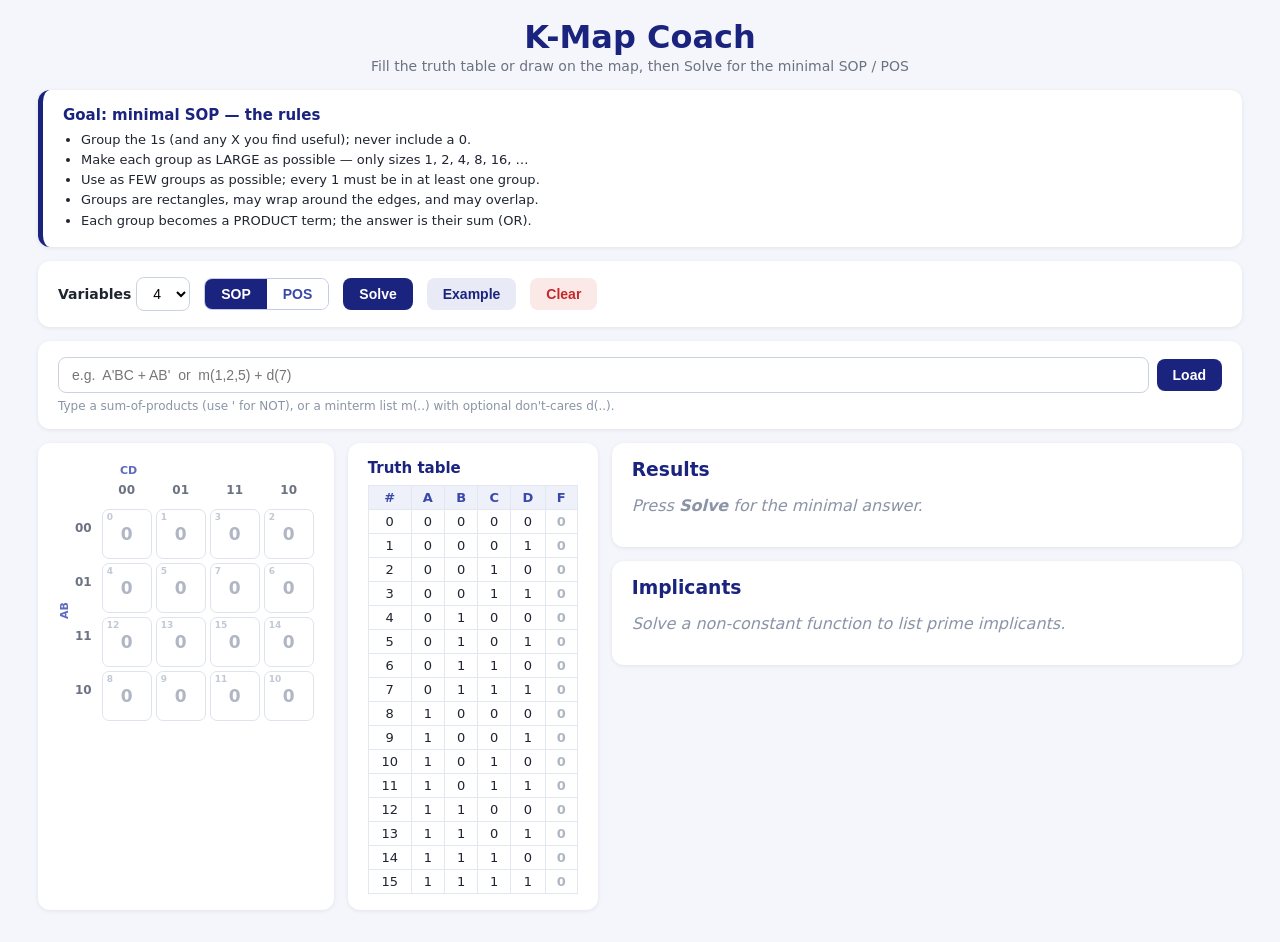
==== commit 9f2760aa: "Update: update the kmap UI layout so that truth table block and the kmap blocks share the same lengt" ====
--- a/dlc/web/static/kmap.html
+++ b/dlc/web/static/kmap.html
@@ -38,9 +38,10 @@
   .hint { color: #8a94a6; font-size: 12px; margin-top: 6px; }
   .err { color: #c62828; font-size: 13px; margin-top: 6px; display: none; }
 
-  .layout { display: flex; gap: 14px; align-items: flex-start; flex-wrap: wrap; }
+  .layout { display: flex; gap: 14px; align-items: stretch; flex-wrap: wrap; }
   .col-kmap { flex: 0 0 auto; max-width: 100%; overflow-x: auto; }
-  .col-results { flex: 1; min-width: 340px; }
+  .col-rstack { flex: 1; min-width: 340px; display: flex; flex-direction: column; gap: 14px; align-self: flex-start; }
+  .col-rstack .card { margin-bottom: 0; }
   .col-truth { width: 250px; }
 
   .kmap-wrapper { display: inline-block; }
@@ -51,9 +52,9 @@
   .grid-with-labels { display: flex; }
   .rowvar { display: flex; align-items: center; margin-right: 4px; margin-top: 22px; }
   .rowvar span { writing-mode: vertical-rl; transform: rotate(180deg); font-size: 11px; font-weight: 700; color: #5c6bc0; }
-  .labels-col { display: grid; gap: 4px; margin-right: 6px; }
+  .labels-col { display: grid; gap: 4px; margin-right: 10px; }
   .labels-col span { display:flex; align-items:center; justify-content:center; height: var(--cell,50px); font-size: 12px; font-weight: 600; color: #6b7280; }
-  .labels-row { display: grid; gap: 4px; margin-bottom: 4px; }
+  .labels-row { display: grid; gap: 4px; margin-bottom: 8px; }
   .labels-row span { display:flex; align-items:center; justify-content:center; height: 22px; font-size: 12px; font-weight: 600; color: #6b7280; }
   .kmap-grid { display: grid; gap: 4px; }
   .kmap-cell { width: var(--cell,50px); height: var(--cell,50px); display: flex; align-items: center; justify-content: center;
@@ -67,7 +68,9 @@
 
   .loop-layer { position: absolute; top: 0; left: 0; pointer-events: none; z-index: 5; }
   .loop { position: absolute; border: 3px solid; border-radius: 11px; }
+  .loop.anim { transition: left .35s ease, top .35s ease, width .35s ease, height .35s ease, border-radius .35s ease; }
   .loop-label { position: absolute; z-index: 6; font-size: 11px; font-weight: 700; padding: 0 4px; border-radius: 5px; background: #fff; border: 1.5px solid; pointer-events: none; }
+  .loop-label.anim { transition: left .35s ease, top .35s ease; }
 
   table.truth { border-collapse: collapse; width: 100%; font-size: 13px; }
   table.truth th, table.truth td { border: 1px solid #e3e7f0; padding: 4px 6px; text-align: center; }
@@ -88,6 +91,13 @@
   .covers .chip { display:inline-block; max-width:100%; padding: 5px 10px; margin: 3px; border-radius: 7px; background:#f0f2f8; cursor:pointer; font-size: 13px; border: 1px solid transparent; overflow-wrap: anywhere; word-break: break-word; vertical-align: top;}
   .covers .chip.active { border-color:#1a237e; background:#e8eaf6; }
   .muted { color:#8a94a6; font-style: italic; }
+  #implicants h3 { margin: 0 0 8px; color: #1a237e; }
+  .imp-def { font-size: 12px; line-height: 1.5; margin: 0 0 8px; font-style: normal; }
+  .imp-list { list-style: none; padding: 0; margin: 0; display: flex; flex-wrap: wrap; gap: 6px; }
+  .imp-list li { font-size: 14px; padding: 5px 10px; border-radius: 7px; background: #f0f2f8; }
+  .imp-list li.epi { background: #e8f5e9; border: 1px solid #a5d6a7; }
+  .epi-badge { font-size: 11px; font-weight: 700; color: #2e7d32; }
+  .imp-sum { font-size: 12px; margin: 10px 0 0; }
 </style>
 </head>
 <body>
@@ -129,9 +139,15 @@
       <h3 style="margin:0 0 8px; color:#1a237e; font-size:15px;">Truth table</h3>
       <div class="truth-scroll" id="truthTable"></div>
     </div>
-    <div class="card col-results" id="results">
-      <h3>Results</h3>
-      <p class="muted">Press <b>Solve</b> for the minimal answer.</p>
+    <div class="col-rstack">
+      <div class="card" id="results">
+        <h3>Results</h3>
+        <p class="muted">Press <b>Solve</b> for the minimal answer.</p>
+      </div>
+      <div class="card" id="implicants">
+        <h3>Implicants</h3>
+        <p class="muted">Solve a non-constant function to list prime implicants.</p>
+      </div>
     </div>
   </div>
 
@@ -142,7 +158,7 @@
 
   var VARS = "ABCDEF";
 
-  // low-level pattern helpers 
+  // ---- low-level pattern helpers -----------------------------------------
 
   // All minterms covered by a pattern (free bits expand both ways).
   function patternMinterms(pattern, n) {
@@ -207,7 +223,7 @@
     return lits.length === 0 ? "0" : "(" + lits.join("+") + ")";
   }
 
-  // model 
+  // ---- model -------------------------------------------------------------
 
   function KMapModel(numVars) {
     if (numVars < 2 || numVars > 6) {
@@ -279,7 +295,7 @@
   KMapModel.prototype.toggleMinterm = function (m) { var rc = this.mintermToCell(m); this.toggleCell(rc[0], rc[1]); };
   KMapModel.prototype.setMinterm = function (m, v) { var rc = this.mintermToCell(m); this.setCellValue(rc[0], rc[1], v); };
 
-  // -expression parser (SOP text -> minterms) 
+  // ---- expression parser (SOP text -> minterms) --------------------------
 
   var ExpressionParser = {
     parse: function (expression, numVars) {
@@ -329,7 +345,7 @@
     }
   }
 
-  // solver 
+  // ---- solver ------------------------------------------------------------
 
   function KMapSolver() {}
 
@@ -366,19 +382,25 @@
 
   // Petrick: all minimum-size sets of PI indices that cover every clause.
   function petrick(clauses) {
-    var products = [new Set()];
+    var CAP = 2000, products = [new Set()];
     for (var ci = 0; ci < clauses.length; ci++) {
-      var clause = clauses[ci], next = [];
+      var clause = clauses[ci], next = [], seen = {};
       for (var pi = 0; pi < products.length; pi++) {
         for (var j = 0; j < clause.length; j++) {
-          var s = new Set(products[pi]); s.add(clause[j]); next.push(s);
+          var s = new Set(products[pi]); s.add(clause[j]);
+          var key = Array.from(s).sort(function (a, b) { return a - b; }).join(',');
+          if (!seen[key]) { seen[key] = 1; next.push(s); }
         }
       }
-      products = absorb(next);
+      next.sort(function (a, b) { return a.size - b.size; });
+      if (next.length > CAP) next.length = CAP;
+      products = next;
     }
     var min = Infinity;
-    for (var p = 0; p < products.length; p++) min = Math.min(min, products[p].size);
-    return products.filter(function (s) { return s.size === min; });
+    for (var p = 0; p < products.length; p++) if (products[p].size < min) min = products[p].size;
+    var mins = products.filter(function (s) { return s.size === min; });
+    mins.capped = (mins.length >= CAP);
+    return mins;
   }
   function absorb(list) {
     var sorted = list.slice().sort(function (a, b) { return a.size - b.size; });
@@ -452,7 +474,7 @@
     essential.forEach(function (i) { useful[i].minterms.forEach(function (mm) { coveredByEss.add(mm); }); });
     var remaining = required.filter(function (mm) { return !coveredByEss.has(mm); });
 
-    var covers;
+    var covers, coversCapped = false;
     if (remaining.length === 0) {
       covers = [Array.from(essential).map(function (i) { return useful[i]; })];
     } else {
@@ -460,6 +482,7 @@
         return coverIdxByMin[mm].filter(function (i) { return !essential.has(i); });
       });
       var sets = petrick(clauses);
+      coversCapped = !!sets.capped;
       var essArr = Array.from(essential);
       covers = sets.map(function (s) {
         return essArr.concat(Array.from(s)).map(function (i) { return useful[i]; });
@@ -476,6 +499,7 @@
       mode: mode, constant: null,
       primeImplicants: useful,
       covers: covers,
+      coversCapped: coversCapped,
       expression: this.expression(covers[0], mode),
       principles: principles,
       explain: self2.explainCover(covers[0], model, mode)
@@ -526,7 +550,7 @@
     return out;
   };
 
-  // exports 
+  // ---- exports -----------------------------------------------------------
   var api = {
     KMapModel: KMapModel,
     ExpressionParser: ExpressionParser,
@@ -550,7 +574,7 @@
     var solver = new KMapSolver();
     var state = { model: new KMapModel(4), form: 'SOP', lastSolve: null, selectedCover: 0 };
 
-    // layout: single map for n<=4, stacked 4-var maps for n=5,6 
+    // ---------- layout: single map for n<=4, stacked 4-var maps for n=5,6 ----
     function grayN(bits) { var out = [], n = 1 << bits; for (var i = 0; i < n; i++) { var g = i ^ (i >> 1); out.push(g.toString(2).padStart(bits, '0')); } return out; }
     function buildLayout(m) {
       var n = m.numVars;
@@ -577,21 +601,26 @@
       return { panels: panels, perRow: 1 };
     }
 
-    // setup 
+    // ---------- setup ----------
     function setVars(n) { state.model = new KMapModel(parseInt(n, 10)); resetSolve(); renderAll(); }
     function setForm(f) {
       state.form = f;
       document.querySelectorAll('#formSeg button').forEach(function (b) { b.classList.toggle('active', b.dataset.form === f); });
       renderPrinciples();
-      if (state.lastSolve) solve(); else renderAll();
+      if (state.lastSolve) {
+        state.lastSolve = solver.solve(state.model, state.form);
+        state.selectedCover = 0;
+        renderResults();
+        paintLoops(true);
+      } else { renderAll(); }
     }
     function resetSolve() { state.lastSolve = null; state.selectedCover = 0; }
 
-    // interaction 
+    // ---------- interaction ----------
     function cellClick(m) { state.model.toggleMinterm(m); resetSolve(); renderAll(); }
     function truthToggle(m) { state.model.toggleMinterm(m); resetSolve(); renderAll(); }
 
-    // solve 
+    // ---------- solve ----------
     function solve() { state.lastSolve = solver.solve(state.model, state.form); state.selectedCover = 0; renderResults(); renderKmap(); }
     function selectCover(i) { state.selectedCover = i; renderResults(); renderKmap(); }
     function parseExpr() {
@@ -610,7 +639,7 @@
       document.getElementById('exprInput').value = presets[state.model.numVars] || ''; parseExpr();
     }
 
-    // rendering 
+    // ---------- rendering ----------
     function renderAll() {
       renderPrinciples(); renderKmap(); renderTruth();
       if (state.lastSolve) renderResults(); else clearResults();
@@ -626,7 +655,7 @@
       L.panels.forEach(function (panel, pi) { html += renderPanel(panel, pi, m); });
       html += '<div class="loop-layer" id="loopLayer"></div></div>';
       document.getElementById('kmapWrapper').innerHTML = html;
-      drawLoops();
+      paintLoops(false);
     }
     function renderPanel(panel, pi, m) {
       var nr = panel.rowLabels.length, nc = panel.colLabels.length, colTmpl = 'grid-template-columns:repeat(' + nc + ',var(--cell,50px));';
@@ -654,41 +683,85 @@
       }
       return [];
     }
-    function drawLoops() {
-      var layer = document.getElementById('loopLayer'); if (!layer) return; layer.innerHTML = '';
-      var groups = currentLoopGroups(), areaRect = layer.getBoundingClientRect();
+    // Build a flat list of loop/label specs (keyed) with wrap-bulge geometry.
+    function loopSpecs() {
+      var layer = document.getElementById('loopLayer'); if (!layer) return [];
+      var groups = currentLoopGroups(), areaRect = layer.getBoundingClientRect(), specs = [];
       groups.forEach(function (g, gi) {
-        var color = g.color, inset = Math.min(3 + gi * 3, 12), bySub = {};
+        var color = g.color, inset = Math.min(3 + gi * 3, 10), bulge = 7, bySub = {};
         g.minterms.forEach(function (mm) { var c = document.querySelector('.kmap-cell[data-m="' + mm + '"]'); if (!c) return; (bySub[c.dataset.submap] = bySub[c.dataset.submap] || []).push(c); });
-        var labelPlaced = false;
+        var ri = 0, labelDone = false;
         Object.keys(bySub).forEach(function (sub) {
           var cells = bySub[sub];
-          var srs = uniqSorted(cells.map(function (c) { return +c.dataset.sr; }));
-          var scs = uniqSorted(cells.map(function (c) { return +c.dataset.sc; }));
-          runs(srs).forEach(function (rRun) {
-            runs(scs).forEach(function (cRun) {
+          var subCells = document.querySelectorAll('.kmap-cell[data-submap="' + sub + '"]');
+          var maxSr = 0, maxSc = 0;
+          subCells.forEach(function (c) { maxSr = Math.max(maxSr, +c.dataset.sr); maxSc = Math.max(maxSc, +c.dataset.sc); });
+          var rowRuns = runs(uniqSorted(cells.map(function (c) { return +c.dataset.sr; })));
+          var colRuns = runs(uniqSorted(cells.map(function (c) { return +c.dataset.sc; })));
+          var hWrap = colRuns.length >= 2 && colRuns[0][0] === 0 && colRuns[colRuns.length - 1].slice(-1)[0] === maxSc;
+          var vWrap = rowRuns.length >= 2 && rowRuns[0][0] === 0 && rowRuns[rowRuns.length - 1].slice(-1)[0] === maxSr;
+          rowRuns.forEach(function (rRun) {
+            colRuns.forEach(function (cRun) {
               var a = cellBy(sub, rRun[0], cRun[0]), b = cellBy(sub, rRun[rRun.length - 1], cRun[cRun.length - 1]);
               if (!a || !b) return;
               var ar = a.getBoundingClientRect(), br = b.getBoundingClientRect();
-              var d = document.createElement('div'); d.className = 'loop';
-              d.style.left = (ar.left - areaRect.left + inset) + 'px';
-              d.style.top = (ar.top - areaRect.top + inset) + 'px';
-              d.style.width = (br.right - ar.left - 2 * inset) + 'px';
-              d.style.height = (br.bottom - ar.top - 2 * inset) + 'px';
-              d.style.borderColor = color; d.style.background = hexA(color, .08);
-              layer.appendChild(d);
-              if (!labelPlaced && g.literal) {
-                var lab = document.createElement('div'); lab.className = 'loop-label'; lab.textContent = g.literal;
-                lab.style.color = color; lab.style.borderColor = color;
-                lab.style.left = (ar.left - areaRect.left + inset + 2) + 'px';
-                lab.style.top = (ar.top - areaRect.top + inset - 9) + 'px';
-                layer.appendChild(lab); labelPlaced = true;
+              var L0 = ar.left - areaRect.left, T0 = ar.top - areaRect.top, R0 = br.right - areaRect.left, B0 = br.bottom - areaRect.top;
+              var openL = hWrap && cRun[0] === 0, openR = hWrap && cRun.slice(-1)[0] === maxSc;
+              var openT = vWrap && rRun[0] === 0, openB = vWrap && rRun.slice(-1)[0] === maxSr;
+              var isWrap = openL || openR || openT || openB;
+              var left = L0 + (openL ? -bulge : inset), top = T0 + (openT ? -bulge : inset);
+              var right = R0 + (openR ? bulge : -inset), bottom = B0 + (openB ? bulge : -inset);
+              specs.push({ key: 'c' + gi + '_s' + sub + '_r' + ri, left: left, top: top, width: right - left, height: bottom - top, color: color, wrap: isWrap, oL: openL, oR: openR, oT: openT, oB: openB });
+              if (!labelDone && g.literal) {
+                specs.push({ label: true, key: 'lab_c' + gi, text: g.literal, color: color, left: left + 2, top: top - 9 });
+                labelDone = true;
               }
+              ri++;
             });
           });
         });
       });
-    }
+      return specs;
+    }
+
+    // Paint loops. animate=true (only the SOP<->POS toggle) reuses divs by key so
+    // a color present in both views slides; added/removed colors pop instantly.
+    function paintLoops(animate) {
+      var layer = document.getElementById('loopLayer'); if (!layer) return;
+      var specs = loopSpecs(), existing = {}, seen = {};
+      if (!animate) layer.innerHTML = '';
+      else Array.prototype.forEach.call(layer.children, function (el) { existing[el.dataset.key] = el; });
+      specs.forEach(function (s) {
+        seen[s.key] = true;
+        var el = animate ? existing[s.key] : null;
+        if (s.label) {
+          if (!el) { el = document.createElement('div'); el.className = 'loop-label'; el.dataset.key = s.key; layer.appendChild(el); }
+          else el.classList.add('anim');
+          el.textContent = s.text; el.style.color = s.color; el.style.borderColor = s.color;
+          el.style.left = s.left + 'px'; el.style.top = s.top + 'px';
+        } else {
+          if (!el) { el = document.createElement('div'); el.className = 'loop'; el.dataset.key = s.key; layer.appendChild(el); }
+          else el.classList.add('anim');
+          el.style.left = s.left + 'px'; el.style.top = s.top + 'px';
+          el.style.width = s.width + 'px'; el.style.height = s.height + 'px';
+          el.style.borderColor = s.color; el.style.borderStyle = 'solid';
+          if (s.wrap) {
+            el.style.background = 'transparent';
+            el.style.borderTopWidth = s.oT ? '0' : '3px';
+            el.style.borderBottomWidth = s.oB ? '0' : '3px';
+            el.style.borderLeftWidth = s.oL ? '0' : '3px';
+            el.style.borderRightWidth = s.oR ? '0' : '3px';
+            el.style.borderRadius = '16px';
+          } else {
+            el.style.background = hexA(s.color, .08);
+            el.style.borderTopWidth = el.style.borderRightWidth = el.style.borderBottomWidth = el.style.borderLeftWidth = '3px';
+            el.style.borderRadius = '11px';
+          }
+        }
+      });
+      if (animate) Array.prototype.slice.call(layer.children).forEach(function (el) { if (!seen[el.dataset.key]) el.parentNode.removeChild(el); });
+    }
+    function drawLoops() { paintLoops(false); }
 
     function renderTruth() {
       var m = state.model, n = m.numVars, el = document.getElementById('truthTable');
@@ -705,6 +778,7 @@
     }
     function renderResults() {
       var res = state.lastSolve; if (!res) { clearResults(); return; }
+      renderImplicants();
       var el = document.getElementById('results'), html = '<h3>Results — minimal ' + res.mode + '</h3>';
       if (res.constant) { el.innerHTML = html + '<div class="answer">' + res.mode + ' = ' + res.constant + '</div><p class="muted">' + (res.explain[0] || '') + '</p>'; return; }
       var cover = res.covers[state.selectedCover] || res.covers[0];
@@ -717,15 +791,46 @@
       });
       html += '</ul>';
       if (res.covers.length > 1) {
-        html += '<div class="covers"><b style="font-size:13px;">' + res.covers.length + ' equally-minimal solutions:</b><br>';
-        res.covers.forEach(function (cov, i) { html += '<span class="chip' + (i === state.selectedCover ? ' active' : '') + '" onclick="App.selectCover(' + i + ')">' + solver.expression(cov, res.mode) + '</span>'; });
+        var total = res.covers.length, shown = Math.min(total, 10), capMark = (res.coversCapped && total > shown) ? '+' : '';
+        html += '<div class="covers"><b style="font-size:13px;">' + total + capMark + ' equally-minimal solutions' + (total > shown ? ' (showing first ' + shown + ')' : '') + ':</b><br>';
+        for (var ci = 0; ci < shown; ci++) {
+          html += '<span class="chip' + (ci === state.selectedCover ? ' active' : '') + '" onclick="App.selectCover(' + ci + ')">' + solver.expression(res.covers[ci], res.mode) + '</span>';
+        }
+        if (total > shown) html += '<span class="muted" style="font-size:12px; margin-left:6px;">… ' + (total - shown) + capMark + ' more</span>';
         html += '</div>';
       }
       el.innerHTML = html;
     }
-    function clearResults() { document.getElementById('results').innerHTML = '<h3>Results</h3><p class="muted">Press <b>Solve</b> for the minimal answer.</p>'; }
-
-    // helpers
+    function clearResults() { document.getElementById('results').innerHTML = '<h3>Results</h3><p class="muted">Press <b>Solve</b> for the minimal answer.</p>'; renderImplicants(); }
+    function renderImplicants() {
+      var el = document.getElementById('implicants'); if (!el) return;
+      var res = state.lastSolve;
+      if (!res || res.constant || !res.primeImplicants || !res.primeImplicants.length) {
+        el.innerHTML = '<h3>Implicants</h3><p class="muted">Solve a non-constant function to list prime implicants.</p>';
+        return;
+      }
+      var n = state.model.numVars, target = res.mode === 'POS' ? '0' : '1', pis = res.primeImplicants;
+      var required = [];
+      for (var m = 0; m < (1 << n); m++) if (state.model.valueAtMinterm(m) === target) required.push(m);
+      var essSet = {};
+      required.forEach(function (mm) {
+        var cov = []; pis.forEach(function (pi, i) { if (pi.minterms.indexOf(mm) !== -1) cov.push(i); });
+        if (cov.length === 1) essSet[cov[0]] = true;
+      });
+      var html = '<h3>Implicants</h3>';
+      html += '<p class="muted imp-def">A <b>prime implicant</b> is a group that can\'t be made larger; an <b>essential</b> one (★) is the only group covering some ' + (target === '1' ? '1' : '0') + ', so every minimal answer must use it.</p>';
+      html += '<ul class="imp-list">';
+      pis.forEach(function (pi, i) {
+        var ess = essSet[i];
+        html += '<li' + (ess ? ' class="epi"' : '') + '><b>' + pi.literal + '</b>' + (ess ? ' <span class="epi-badge">★</span>' : '') + '</li>';
+      });
+      html += '</ul>';
+      var essLits = pis.filter(function (pi, i) { return essSet[i]; }).map(function (pi) { return pi.literal; });
+      html += '<p class="muted imp-sum">' + pis.length + ' prime implicant' + (pis.length === 1 ? '' : 's') + ' · ' + essLits.length + ' essential' + (essLits.length ? ' (' + essLits.join(', ') + ')' : '') + '.</p>';
+      el.innerHTML = html;
+    }
+
+    // ---------- helpers ----------
     function uniqSorted(a) { return Array.from(new Set(a)).sort(function (x, y) { return x - y; }); }
     function runs(sorted) { var out = [], cur = []; for (var i = 0; i < sorted.length; i++) { if (!cur.length || sorted[i] === cur[cur.length - 1] + 1) cur.push(sorted[i]); else { out.push(cur); cur = [sorted[i]]; } } if (cur.length) out.push(cur); return out; }
     function cellBy(sub, sr, sc) { return document.querySelector('.kmap-cell[data-submap="' + sub + '"][data-sr="' + sr + '"][data-sc="' + sc + '"]'); }
